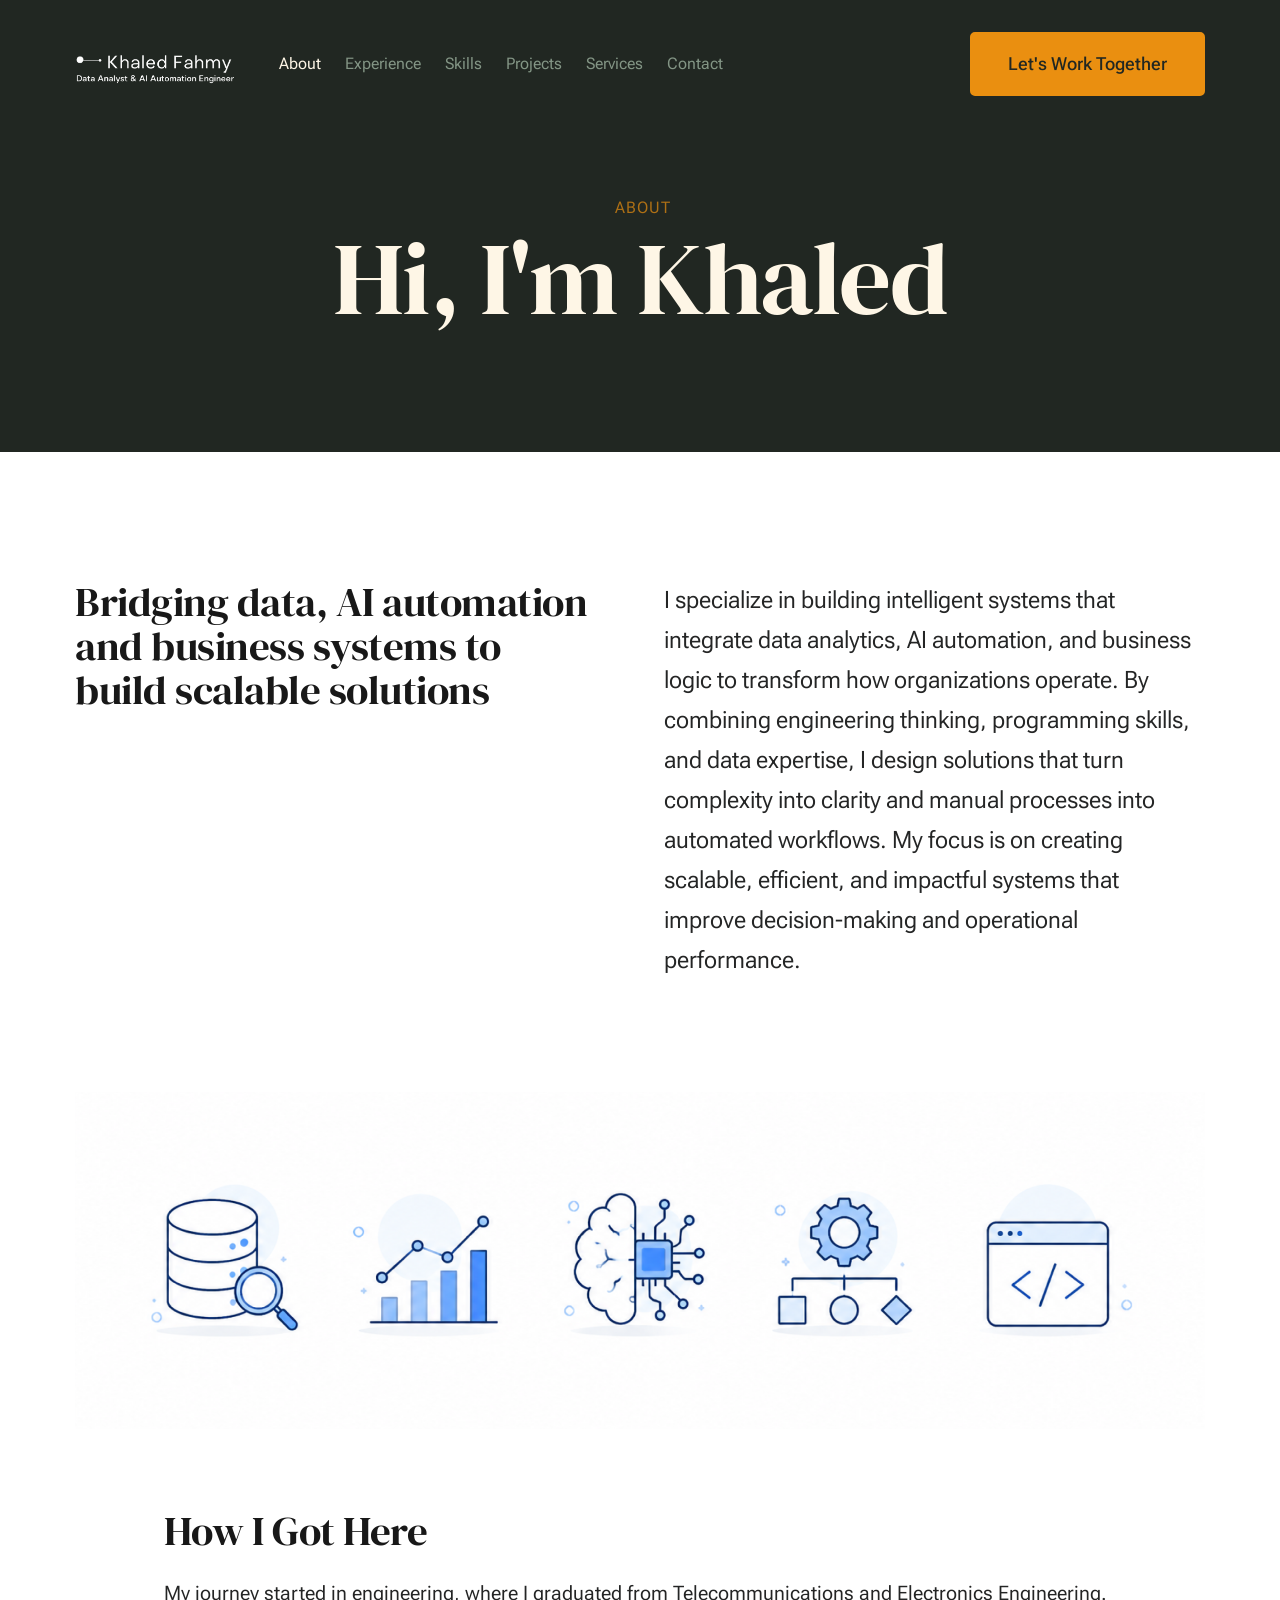
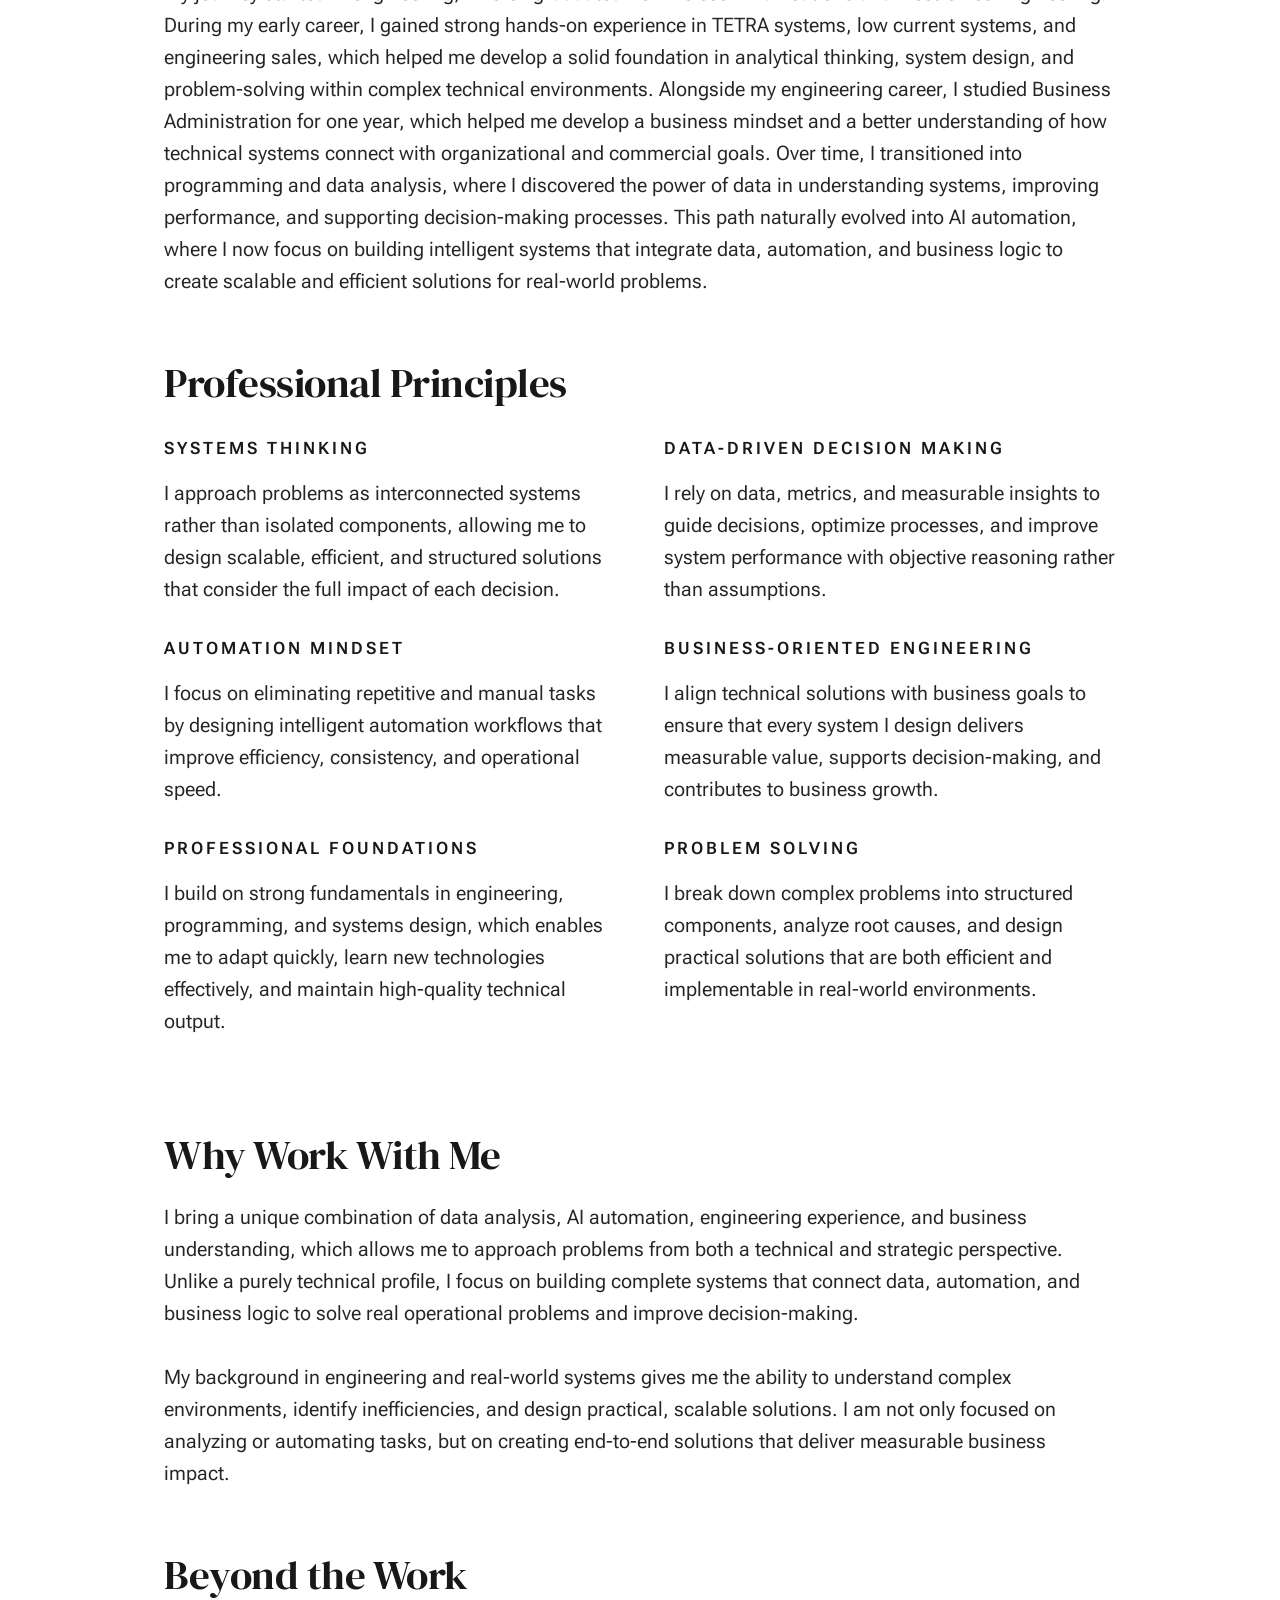
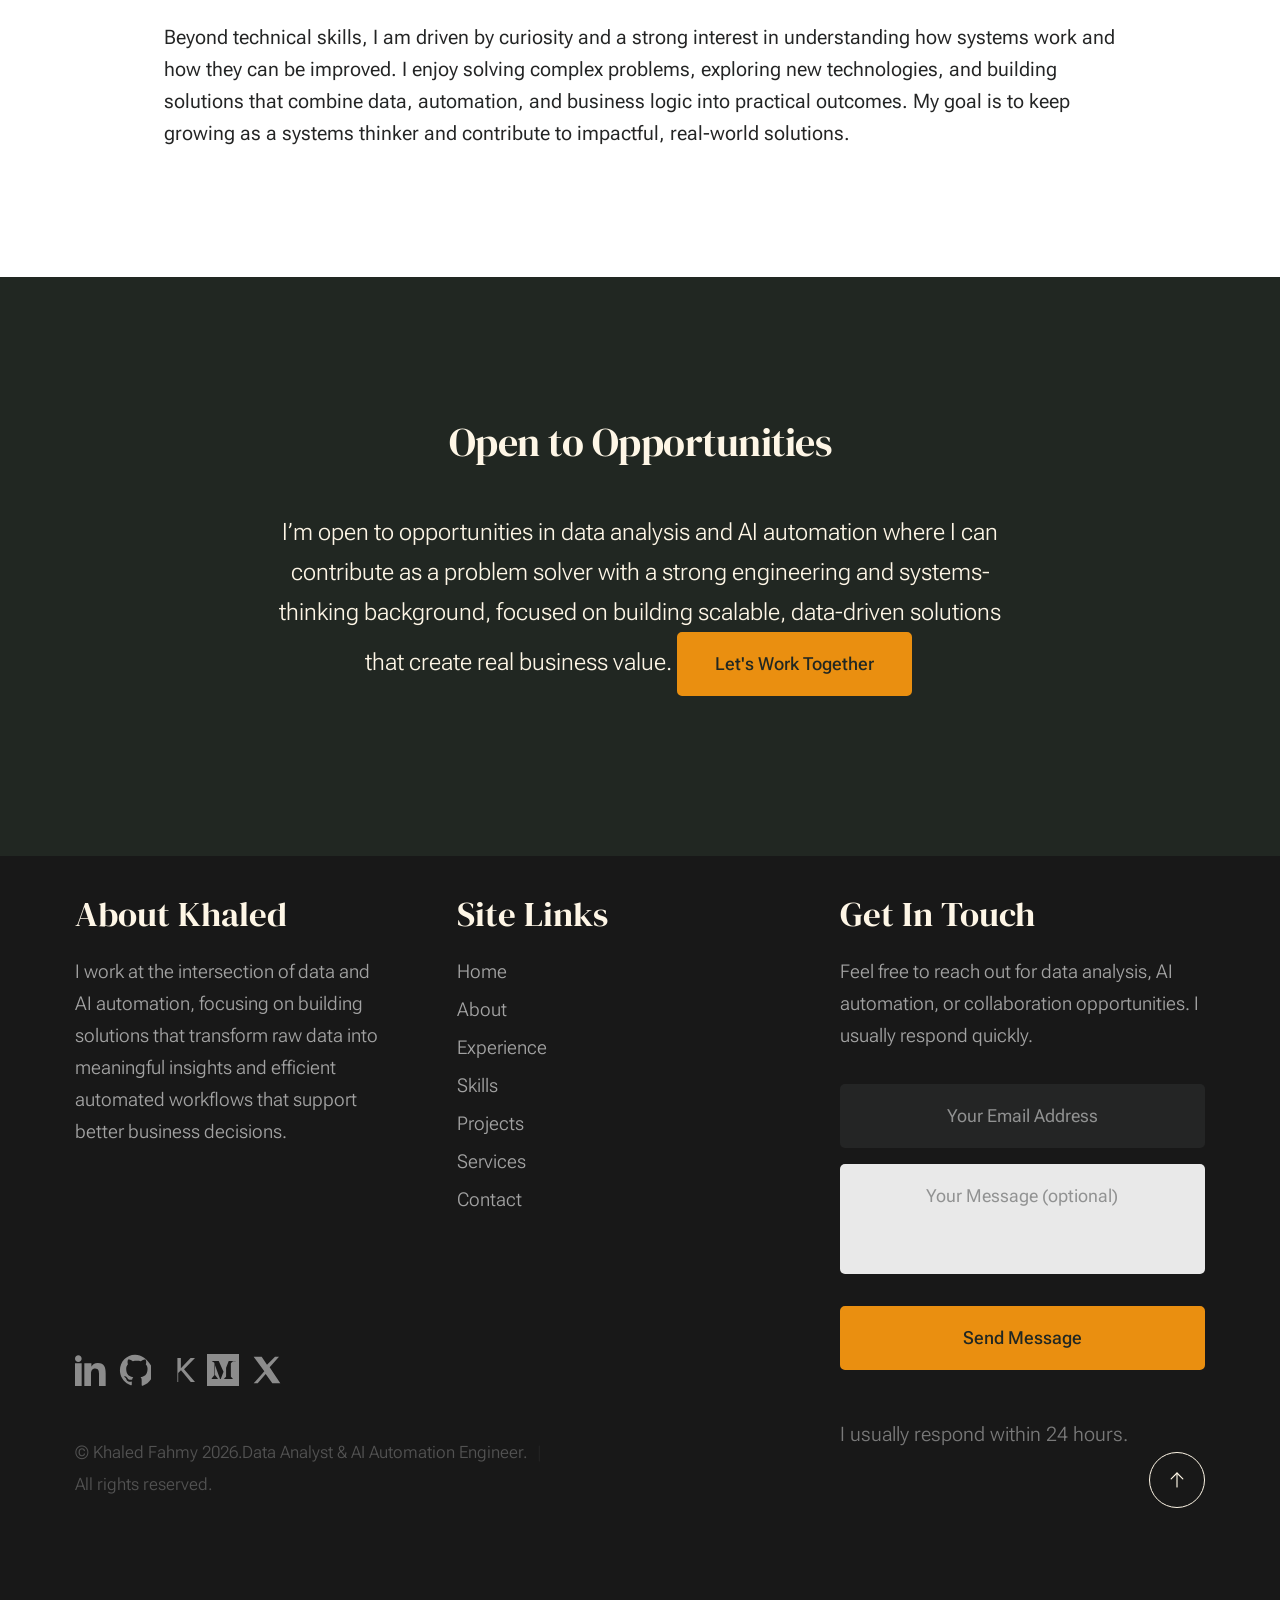
==== about.html @ 6c4ae698 "Upload full portfolio site" ====
<!DOCTYPE html>
<html lang="en" class="no-js" >
<head>

    <!--- basic page needs
    ================================================== -->
    <meta charset="utf-8">
    <meta name="viewport" content="width=device-width, initial-scale=1">
    <title>About - Khaled</title>

    <script>
        document.documentElement.classList.remove('no-js');
        document.documentElement.classList.add('js');
    </script>

    <!-- CSS
    ================================================== -->
    <link rel="stylesheet" href="css/vendor.css">
    <link rel="stylesheet" href="css/styles.css">

    <!-- favicons
    ================================================== -->
    <link rel="apple-touch-icon" sizes="180x180" href="apple-touch-icon.png">
    <link rel="icon" type="image/png" sizes="32x32" href="favicon-32x32.png">
    <link rel="icon" type="image/png" sizes="16x16" href="favicon-16x16.png">
    <link rel="manifest" href="site.webmanifest">

</head>


<body id="top">


    <!-- preloader
    ================================================== -->
    <div id="preloader">
        <div id="loader" class="dots-fade">
            <div></div>
            <div></div>
            <div></div>
        </div>
    </div>


    <!-- page wrap
    ================================================== -->
    <div id="page" class="s-pagewrap">


        <!-- # site header 
        ================================================== -->
        <header class="s-header">

            <div class="row s-header__inner width-sixteen-col">

                <div class="s-header__block">
                    <div class="s-header__logo">
                        <a class="logo" href="index.html">
                            <img src="images/logoooo.png" alt="Homepage">
                        </a>
                    </div>

                    <a class="s-header__menu-toggle" href="#0"><span>Menu</span></a>
                </div> <!-- end s-header__block -->

                <nav class="s-header__nav">
    
                    <ul class="s-header__menu-links">
                        <li class="current"><a href="about.html">About</a></li>
                        <li><a href="experience.html">Experience</a></li>
                        <li><a href="skills.html">Skills</a></li>
                        <li><a href="blog.html">Projects</a></li>
                        <li><a href="services.html">Services</a></li>
                        <li><a href="contact.html">Contact</a></li>
                    </ul> <!-- s-header__menu-links -->

                    <div class="s-header__contact">
                        <a href="contact.html" class="btn btn--primary s-header__contact-btn">Let's Work Together</a>                        
                    </div> <!-- s-header__contact -->
    
                </nav> <!-- end s-header__nav -->

            </div> <!-- end s-header__inner -->

        </header> <!-- end s-header -->


        <!-- # site main content
        ================================================== -->
        <section id="content" class="s-content">

               <section class="s-pageheader pageheader">
                    <div class="row">
                        <div class="column xl-12">
                            <h1 class="page-title">
                                <span class="page-title__small-type text-pretitle">About</span>
                                Hi, I'm Khaled
                            </h1>
                            
                        </div>
                    </div>
               </section> <!-- end pageheader --> 

               <section class="s-pagecontent pagecontent">

                    <div class="row pageintro">
                        <div class="column xl-6 lg-12">
                            <h2 class="about-tagline">
                                Bridging data, AI automation <br> and business systems to <br>
                                 build scalable solutions
                                </h2>
                        </div>
                        <div class="column xl-6 lg-12 u-flexitem-x-right">
                            <p class="lead">
                            I specialize in building intelligent systems that integrate data analytics, AI automation, and business logic to transform how organizations operate.
                            By combining engineering thinking, programming skills, and data expertise, I design solutions that turn complexity into clarity and manual processes into automated workflows.
                            My focus is on creating scalable, efficient, and impactful systems that improve decision-making and operational performance.                            </p>
                        </div>                       
                    </div> <!-- end pageintro -->   
                    
                    <div class="row pagemedia">
                        <d class="column xl-12">
                            <figure class="page-media">                                
                                <img src="images/thumbs/about/about-1200.jpg" 
                                     srcset="images/thumbs/about/about-2400.png 2400w, 
                                             images/thumbs/about/about-1200.png 1200w, 
                                             images/thumbs/about/about-600.png 600w" sizes="(max-width: 2400px) 100vw, 2400px" alt="">
                            </figure>
                        </d>
                    </div> <!-- end pagemedia -->

                    <div class="row width-narrower pagemain">
                        <div class="column xl-12"> 

                            <h2>How I Got Here</h2>
                            <p>
                            My journey started in engineering, where I graduated from Telecommunications and Electronics Engineering. During my early career, I gained strong hands-on experience in TETRA systems, low current systems, and engineering sales, which helped me develop a solid foundation in analytical thinking, system design, and problem-solving within complex technical environments.

                            Alongside my engineering career, I studied Business Administration for one year, which helped me develop a business mindset and a better understanding of how technical systems connect with organizational and commercial goals.

                            Over time, I transitioned into programming and data analysis, where I discovered the power of data in understanding systems, improving performance, and supporting decision-making processes.

                            This path naturally evolved into AI automation, where I now focus on building intelligent systems that integrate data, automation, and business logic to create scalable and efficient solutions for real-world problems.                            </p>

                            <h2 class="u-add-bottom">Professional Principles</h2>

                            <div class="grid-list-items list-items">
                                <div class="grid-list-items__item list-items__item u-remove-bottom">
                                    <div class="list-items__item-header">
                                        <h6 class="list-items__item-small-title">Systems Thinking</h6>
                                    </div>
                                    <p>
                                    I approach problems as interconnected systems rather than isolated components, allowing me to design scalable, efficient, and structured solutions that consider the full impact of each decision.

                                    </p>
                                </div>
                                <div class="grid-list-items__item list-items__item u-remove-bottom">
                                    <div class="list-items__item-header">
                                        <h6 class="list-items__item-small-title">Data-Driven Decision Making  </h6>
                                    </div>
                                    <p> 
                                    I rely on data, metrics, and measurable insights to guide decisions, optimize processes, and improve system performance with objective reasoning rather than assumptions.

                                    </p>
                                </div>
                                <div class="grid-list-items__item list-items__item u-remove-bottom">
                                    <div class="list-items__item-header">
                                        <h6 class="list-items__item-small-title">Automation Mindset </h6>
                                    </div>
                                    <p>
                                    I focus on eliminating repetitive and manual tasks by designing intelligent automation workflows that improve efficiency, consistency, and operational speed.

                                    </p>
                                </div>
                                <div class="grid-list-items__item list-items__item u-remove-bottom">
                                    <div class="list-items__item-header">
                                        <h6 class="list-items__item-small-title">Business-Oriented Engineering </h6>
                                    </div>
                                    <p>
                                    I align technical solutions with business goals to ensure that every system I design delivers measurable value, supports decision-making, and contributes to business growth.

                                    </p>
                                </div>
                                <div class="grid-list-items__item list-items__item u-remove-bottom">
                                    <div class="list-items__item-header">
                                        <h6 class="list-items__item-small-title">Professional Foundations </h6>
                                    </div>
                                    <p>
                                        I build on strong fundamentals in engineering, programming, and systems design, which enables me to adapt quickly, learn new technologies effectively, and maintain high-quality technical output.
                                    </p>
                                </div>
                                <div class="grid-list-items__item list-items__item u-remove-bottom">
                                    <div class="list-items__item-header">
                                        <h6 class="list-items__item-small-title">Problem Solving  </h6>
                                    </div>
                                    <p>
                                    I break down complex problems into structured components, analyze root causes, and design practical solutions that are both efficient and implementable in real-world environments.

                                    </p>
                                </div>
                            </div> <!--grid-list-items -->

                            <h2>Why Work With Me</h2>
                            <p>
                            I bring a unique combination of data analysis, AI automation, engineering experience, and business understanding, which allows me to approach problems from both a technical and strategic perspective.

                            Unlike a purely technical profile, I focus on building complete systems that connect data, automation, and business logic to solve real operational problems and improve decision-making.


                            </p>

                            <p>
                             My background in engineering and real-world systems gives me the ability to understand complex environments, identify inefficiencies, and design practical, scalable solutions.
                            I am not only focused on analyzing or automating tasks, but on creating end-to-end solutions that deliver measurable business impact.

                            </p>                   

                            <h2>Beyond the Work</h2>
                            <p>
                           Beyond technical skills, I am driven by curiosity and a strong interest in understanding how systems work and how they can be improved.

                            I enjoy solving complex problems, exploring new technologies, and building solutions that combine data, automation, and business logic into practical outcomes.

                            My goal is to keep growing as a systems thinker and contribute to impactful, real-world solutions.
                            </p>

                        </div> <!-- end grid-block-->
                    </div> <!-- end pagemain -->

               </section> <!-- pagecontent -->

               

        <!-- # cta
        ================================================== -->
        <section id="cta" class="s-cta">

            <div class="row row-x-center text-center">
                <div class="column xl-8 lg-12">

                    <div class="s-cta__content">
                        <h2 class="text-display-title">
                        Open to Opportunities

                        </h2>
                        <p class="lead">
                        I’m open to opportunities in data analysis and AI automation where I can contribute as a problem solver with a strong engineering and systems-thinking background, focused on building scalable, data-driven solutions that create real business value.                        <a href="contact.html" class="btn btn--primary">Let's Work Together</a>
                    </div>

                </div>
            </div>

        </section> <!-- end s-cta -->


        <!-- # footer 
        ================================================== -->
        <footer class="s-footer">
            <div class="row s-footer__content">
                <div class="column xl-6 lg-6 md-12 s-footer__block s-footer__about">                    
                    <h3>About Khaled</h3>
                    <p>
                    I work at the intersection of data and AI automation, focusing on building solutions that transform raw data into meaningful insights and efficient automated workflows that support better business decisions.


                    </p>               
                </div>                
                <div class="column xl-3 lg-6 md-12 s-footer__block s-footer__site-links">
                    <h3>Site Links</h3>
                    <ul class="link-list">
                        <li><a href="index.html">Home</a></li>
                        <li><a href="about.html">About</a></li>
                        <li><a href="experience.html">Experience</a></li>
                        <li><a href="skills.html">Skills</a></li>
                        <li><a href="blog.html">Projects</a></li>
                         <li><a href="services.html">Services</a></li>
                        <li><a href="contact.html">Contact</a></li>
                        
                    </ul>
                </div>
                <div class="column xl-3 lg-6 md-12 tab-12 s-footer__block s-footer__newsletter">
                    <h3>Get In Touch</h3>

                    <p>
                    Feel free to reach out for data analysis, AI automation, or collaboration opportunities. I usually respond quickly.

                    </p>

                    <div class="subscribe-form">

        <form action="https://formspree.io/f/mkoabzly" method="POST" class="mc-form">

            <!-- Email -->
            <input 
                type="email" 
                name="email" 
                class="u-fullwidth text-center"
                placeholder="Your Email Address"
                required
            >

            <!-- Optional Message -->
            <textarea 
                name="message"
                class="u-fullwidth text-center"
                placeholder="Your Message (optional)"
                rows="4"
            ></textarea>

            <!-- Submit -->
            <input 
                type="submit" 
                value="Send Message" 
                class="btn btn--primary btn--small u-fullwidth"
            >

        </form>
        <p style="opacity:0.7; font-size:2rem;">
            I usually respond within 24 hours.
            </p>

    </div>

                </div>
            </div>    
            
            <div class="row s-footer__bottom">
                <div class="column xl-6 lg-12">
                    <ul class="s-footer__social social-list">
                        <li>
                                <a href="https://www.linkedin.com/in/khaled-el-sayed-ataya-3557873a2" target="_blank">
                                    <!-- LinkedIn Icon -->
                                    <svg xmlns="http://www.w3.org/2000/svg" width="24" height="24" viewBox="0 0 24 24">
                                     <path d="M4.98 3.5C4.98 4.88 3.87 6 2.5 6S0 4.88 0 3.5 1.12 1 2.5 1 4.98 2.12 4.98 3.5zM0 24h5V7H0v17zM7.5 7h4.8v2.3h.1c.67-1.2 2.3-2.5 4.7-2.5 5 0 5.9 3.3 5.9 7.6V24h-5v-8.5c0-2-.04-4.6-2.8-4.6-2.8 0-3.2 2.2-3.2 4.5V24h-5V7z"/>
                                    </svg>
                                    <span class="u-screen-reader-text">LinkedIn</span>
                                    </a>
                                  </li>
                                <li>
                                    <a href="https://github.com/Khaled-Fahmy" target="_blank">
                                        <!-- GitHub Icon -->
                                        <svg xmlns="http://www.w3.org/2000/svg" width="24" height="24" viewBox="0 0 24 24">
                                            <path d="M12 .5C5.7.5.7 5.7.7 12.2c0 5.2 3.4 9.6 8.1 11.2.6.1.8-.3.8-.6v-2.1c-3.3.7-4-1.6-4-1.6-.5-1.3-1.3-1.6-1.3-1.6-1.1-.8.1-.8.1-.8 1.2.1 1.9 1.3 1.9 1.3 1.1 1.9 2.9 1.4 3.6 1.1.1-.8.4-1.4.8-1.8-2.6-.3-5.3-1.4-5.3-6.2 0-1.4.5-2.6 1.3-3.5-.1-.3-.6-1.7.1-3.5 0 0 1.1-.4 3.6 1.3 1-.3 2-.4 3-.4s2 .1 3 .4c2.5-1.7 3.6-1.3 3.6-1.3.7 1.8.3 3.2.1 3.5.8.9 1.3 2.1 1.3 3.5 0 4.8-2.7 5.9-5.3 6.2.5.5.9 1.2.9 2.4v3.5c0 .3.2.7.8.6 4.7-1.6 8.1-6 8.1-11.2C23.3 5.7 18.3.5 12 .5z"/>
                                        </svg>
                                        <span class="u-screen-reader-text">GitHub</span>
                                    </a>
                                </li>
                               <li>
                                    <a href="https://www.kaggle.com/khaledtahafahmy1994" target="_blank">
                                        <svg role="img" width="24" height="24" viewBox="0 0 24 24" xmlns="http://www.w3.org/2000/svg">
                                            <title>Kaggle</title>
                                            <path d="M10.8 3h2.6v7.6l7.3-7.6h3.3l-8.2 8.5L24 21h-3.2l-7.3-8.9-2.1 2.1V21H10.8z"/>
                                        </svg>
                                        <span class="u-screen-reader-text">Kaggle</span>
                                    </a>
                                </li>
                                <li>
                                    <a href="https://medium.com/@khaledtahafahmy" target="_blank">
                                        <svg role="img" width="24" height="24" viewBox="0 0 24 24" xmlns="http://www.w3.org/2000/svg">
                                            <title>Medium</title>
                                            <path d="M0 0v24h24V0H0zm19.5 5.5l-1.4 1.3c-.1.1-.2.3-.2.5v9.4c0 .2.1.4.2.5l1.3 1.3v.3h-6.6v-.3l1.4-1.4c.1-.1.1-.2.1-.5V8.5l-4 10.2h-.5L6 8.5v6.8c0 .3.1.7.3.9l1.8 2.2v.3H3.5v-.3l1.8-2.2c.2-.2.3-.5.3-.9V7.2c0-.3-.1-.6-.3-.8L3.7 5.5V5.2h5.1l4 9.1 3.5-9.1h5.2v.3z"/>
                                        </svg>
                                        <span class="u-screen-reader-text">Medium</span>
                                    </a>
                                </li>
                                <li>
                                    <a href="https://x.com/khaled_fahmy94" target="_blank">
                                        <!-- X Icon -->
                                        <svg xmlns="http://www.w3.org/2000/svg" width="24" height="24" viewBox="0 0 24 24">
                                            <path d="M18 2h3l-7 8 8 12h-6l-5-7-6 7H2l8-9L2 2h6l4 6 6-6z"/>
                                        </svg>
                                        <span class="u-screen-reader-text">X</span>
                                    </a>
                                </li>
                </div>
                <div class="column xl-6 lg-12">
                    <p class="ss-copyright">
                        <span>© Khaled Fahmy 2026.Data Analyst & AI Automation Engineer.</span> 
                        <span>All rights reserved.</span>
                    </p>
                </div>

                <div class="ss-go-top">
                    <a class="smoothscroll" title="Back to Top" href="#top">
                        <svg xmlns="http://www.w3.org/2000/svg" viewBox="0 0 24 24" width="36" height="36" fill="none" stroke="#ffffff" stroke-width="1" stroke-linecap="round" stroke-linejoin="round">&lt;!--!  Atomicons Free 1.00 by @atisalab License - https://atomicons.com/license/ (Icons: CC BY 4.0) Copyright 2021 Atomicons --&gt;<polyline points="17 11 12 6 7 11"></polyline><line x1="12" y1="18" x2="12" y2="6"></line></svg>
                    </a>
                </div> <!-- end ss-go-top -->
            </div>
            
        </footer> <!-- end s-footer -->

    </div> <!-- end page-wrap -->

    <!-- Java Script
    ================================================== -->
    <script src="js/plugins.js"></script>
    <script src="js/main.js"></script>

</body>
</html>
---- css/vendor.css ----
/* ===================================================================
 * khaled Third-party Stylesheets
 * Template Ver. 1.0.0
 * 12-13-2022
 * -------------------------------------------------------------------
 *
 * TOC:
 * # PrismJS
 * # Swiper
 *
 * ------------------------------------------------------------------- */


/* ===================================================================
 * # PrismJS 1.20.0
 *   https://prismjs.com/download.html#themes=prism-okaidia&languages=markup+css+clike+javascript+markup-templating+php 
 *   
 *   okaidia theme for JavaScript, CSS and HTML
 *   Loosely based on Monokai textmate theme by http://www.monokai.nl/
 *   @author ocodia
 * ------------------------------------------------------------------- */
code[class*=language-],
pre[class*=language-] {
  color          : #f8f8f2;
  background     : none;
  text-shadow    : 0 1px rgba(0, 0, 0, 0.3);
  font-family    : var(--font-mono);
  font-size      : calc(var(--text-size) * 0.9444);
  text-align     : left;
  white-space    : pre;
  word-spacing   : normal;
  word-break     : normal;
  word-wrap      : normal;
  line-height    : var(--vspace-1);
  -moz-tab-size  : 4;
  -o-tab-size    : 4;
  tab-size       : 4;
  -webkit-hyphens: none;
  -ms-hyphens    : none;
  hyphens        : none;
}

/* Code blocks */
pre[class*=language-] {
  padding : var(--vspace-0_5) 0 var(--vspace-1);
  margin  : var(--vspace-1) 0;
  overflow: auto;
}

:not(pre)>code[class*=language-],
pre[class*=language-] {
  background: #272822;
}

/* Inline code */
:not(pre)>code[class*=language-] {
  padding    : 0.1em;
  white-space: normal;
}

.token.comment,
.token.prolog,
.token.doctype,
.token.cdata {
  color: slategray;
}

.token.punctuation {
  color: #f8f8f2;
}

.token.namespace {
  opacity: 0.7;
}

.token.property,
.token.tag,
.token.constant,
.token.symbol,
.token.deleted {
  color: #f92672;
}

.token.boolean,
.token.number {
  color: #ae81ff;
}

.token.selector,
.token.attr-name,
.token.string,
.token.char,
.token.builtin,
.token.inserted {
  color: #a6e22e;
}

.token.operator,
.token.entity,
.token.url,
.language-css .token.string,
.style .token.string,
.token.variable {
  color: #f8f8f2;
}

.token.atrule,
.token.attr-value,
.token.function,
.token.class-name {
  color: #e6db74;
}

.token.keyword {
  color: #66d9ef;
}

.token.regex,
.token.important {
  color: #fd971f;
}

.token.important,
.token.bold {
  font-weight: bold;
}

.token.italic {
  font-style: italic;
}

.token.entity {
  cursor: help;
}



/* ===================================================================
 * # Swiper 6.4.5
 *   Most modern mobile touch slider and framework with hardware accelerated transitions
 *   https://swiperjs.com
 *
 *   Copyright 2014-2020 Vladimir Kharlampidi
 *
 *   Released under the MIT License
 *
 *   Released on: December 18, 2020
 * ------------------------------------------------------------------- */
@font-face {
  font-family: "swiper-icons";
  src        : url("data:application/font-woff;charset=utf-8;base64, [base64]//wADZ2x5ZgAAAywAAADMAAAD2MHtryVoZWFkAAABbAAAADAAAAA2E2+eoWhoZWEAAAGcAAAAHwAAACQC9gDzaG10eAAAAigAAAAZAAAArgJkABFsb2NhAAAC0AAAAFoAAABaFQAUGG1heHAAAAG8AAAAHwAAACAAcABAbmFtZQAAA/gAAAE5AAACXvFdBwlwb3N0AAAFNAAAAGIAAACE5s74hXjaY2BkYGAAYpf5Hu/j+W2+MnAzMYDAzaX6QjD6/4//Bxj5GA8AuRwMYGkAPywL13jaY2BkYGA88P8Agx4j+/8fQDYfA1AEBWgDAIB2BOoAeNpjYGRgYNBh4GdgYgABEMnIABJzYNADCQAACWgAsQB42mNgYfzCOIGBlYGB0YcxjYGBwR1Kf2WQZGhhYGBiYGVmgAFGBiQQkOaawtDAoMBQxXjg/wEGPcYDDA4wNUA2CCgwsAAAO4EL6gAAeNpj2M0gyAACqxgGNWBkZ2D4/wMA+xkDdgAAAHjaY2BgYGaAYBkGRgYQiAHyGMF8FgYHIM3DwMHABGQrMOgyWDLEM1T9/w8UBfEMgLzE////P/5//f/V/xv+r4eaAAeMbAxwIUYmIMHEgKYAYjUcsDAwsLKxc3BycfPw8jEQA/[base64]/uznmfPFBNODM2K7MTQ45YEAZqGP81AmGGcF3iPqOop0r1SPTaTbVkfUe4HXj97wYE+yNwWYxwWu4v1ugWHgo3S1XdZEVqWM7ET0cfnLGxWfkgR42o2PvWrDMBSFj/IHLaF0zKjRgdiVMwScNRAoWUoH78Y2icB/yIY09An6AH2Bdu/UB+yxopYshQiEvnvu0dURgDt8QeC8PDw7Fpji3fEA4z/PEJ6YOB5hKh4dj3EvXhxPqH/SKUY3rJ7srZ4FZnh1PMAtPhwP6fl2PMJMPDgeQ4rY8YT6Gzao0eAEA409DuggmTnFnOcSCiEiLMgxCiTI6Cq5DZUd3Qmp10vO0LaLTd2cjN4fOumlc7lUYbSQcZFkutRG7g6JKZKy0RmdLY680CDnEJ+UMkpFFe1RN7nxdVpXrC4aTtnaurOnYercZg2YVmLN/d/gczfEimrE/fs/bOuq29Zmn8tloORaXgZgGa78yO9/cnXm2BpaGvq25Dv9S4E9+5SIc9PqupJKhYFSSl47+Qcr1mYNAAAAeNptw0cKwkAAAMDZJA8Q7OUJvkLsPfZ6zFVERPy8qHh2YER+3i/BP83vIBLLySsoKimrqKqpa2hp6+jq6RsYGhmbmJqZSy0sraxtbO3sHRydnEMU4uR6yx7JJXveP7WrDycAAAAAAAH//wACeNpjYGRgYOABYhkgZgJCZgZNBkYGLQZtIJsFLMYAAAw3ALgAeNolizEKgDAQBCchRbC2sFER0YD6qVQiBCv/H9ezGI6Z5XBAw8CBK/m5iQQVauVbXLnOrMZv2oLdKFa8Pjuru2hJzGabmOSLzNMzvutpB3N42mNgZGBg4GKQYzBhYMxJLMlj4GBgAYow/P/PAJJhLM6sSoWKfWCAAwDAjgbRAAB42mNgYGBkAIIbCZo5IPrmUn0hGA0AO8EFTQAA") format("woff");
  font-weight: 400;
  font-style : normal;
}

:root {
  --swiper-theme-color: #007aff;
}

.swiper-container {
  margin-left : auto;
  margin-right: auto;
  position    : relative;
  overflow    : hidden;
  list-style  : none;
  padding     : 0;
  /* Fix of Webkit flickering */
  z-index     : 1;
}

.swiper-container-vertical>.swiper-wrapper {
  flex-direction: column;
}

.swiper-wrapper {
  position           : relative;
  width              : 100%;
  height             : 100%;
  z-index            : 1;
  display            : flex;
  transition-property: transform;
  box-sizing         : content-box;
}

.swiper-container-android .swiper-slide,
.swiper-wrapper {
  transform: translate3d(0px, 0, 0);
}

.swiper-container-multirow>.swiper-wrapper {
  flex-wrap: wrap;
}

.swiper-container-multirow-column>.swiper-wrapper {
  flex-wrap     : wrap;
  flex-direction: column;
}

.swiper-container-free-mode>.swiper-wrapper {
  transition-timing-function: ease-out;
  margin                    : 0 auto;
}

.swiper-slide {
  flex-shrink        : 0;
  width              : 100%;
  height             : 100%;
  position           : relative;
  transition-property: transform;
}

.swiper-slide-invisible-blank {
  visibility: hidden;
}

/* Auto Height */
.swiper-container-autoheight,
.swiper-container-autoheight .swiper-slide {
  height: auto;
}

.swiper-container-autoheight .swiper-wrapper {
  align-items        : flex-start;
  transition-property: transform, height;
}

/* 3D Effects */
.swiper-container-3d {
  perspective: 1200px;
}

.swiper-container-3d .swiper-wrapper,
.swiper-container-3d .swiper-slide,
.swiper-container-3d .swiper-slide-shadow-left,
.swiper-container-3d .swiper-slide-shadow-right,
.swiper-container-3d .swiper-slide-shadow-top,
.swiper-container-3d .swiper-slide-shadow-bottom,
.swiper-container-3d .swiper-cube-shadow {
  transform-style: preserve-3d;
}

.swiper-container-3d .swiper-slide-shadow-left,
.swiper-container-3d .swiper-slide-shadow-right,
.swiper-container-3d .swiper-slide-shadow-top,
.swiper-container-3d .swiper-slide-shadow-bottom {
  position      : absolute;
  left          : 0;
  top           : 0;
  width         : 100%;
  height        : 100%;
  pointer-events: none;
  z-index       : 10;
}

.swiper-container-3d .swiper-slide-shadow-left {
  background-image: linear-gradient(to left, rgba(0, 0, 0, 0.5), rgba(0, 0, 0, 0));
}

.swiper-container-3d .swiper-slide-shadow-right {
  background-image: linear-gradient(to right, rgba(0, 0, 0, 0.5), rgba(0, 0, 0, 0));
}

.swiper-container-3d .swiper-slide-shadow-top {
  background-image: linear-gradient(to top, rgba(0, 0, 0, 0.5), rgba(0, 0, 0, 0));
}

.swiper-container-3d .swiper-slide-shadow-bottom {
  background-image: linear-gradient(to bottom, rgba(0, 0, 0, 0.5), rgba(0, 0, 0, 0));
}

/* CSS Mode */
.swiper-container-css-mode>.swiper-wrapper {
  overflow          : auto;
  scrollbar-width   : none;
  /* For Firefox */
  -ms-overflow-style: none;
  /* For Internet Explorer and Edge */
}

.swiper-container-css-mode>.swiper-wrapper::-webkit-scrollbar {
  display: none;
}

.swiper-container-css-mode>.swiper-wrapper>.swiper-slide {
  scroll-snap-align: start start;
}

.swiper-container-horizontal.swiper-container-css-mode>.swiper-wrapper {
  -ms-scroll-snap-type: x mandatory;
  scroll-snap-type    : x mandatory;
}

.swiper-container-vertical.swiper-container-css-mode>.swiper-wrapper {
  -ms-scroll-snap-type: y mandatory;
  scroll-snap-type    : y mandatory;
}

:root {
  --swiper-navigation-size   : 44px;
  /*
    --swiper-navigation-color: var(--swiper-theme-color);
    */
}

.swiper-button-prev,
.swiper-button-next {
  position       : absolute;
  top            : 50%;
  width          : calc(var(--swiper-navigation-size) / 44 * 27);
  height         : var(--swiper-navigation-size);
  margin-top     : calc(-1 * var(--swiper-navigation-size) / 2);
  z-index        : 10;
  cursor         : pointer;
  display        : flex;
  align-items    : center;
  justify-content: center;
  color          : var(--swiper-navigation-color, var(--swiper-theme-color));
}

.swiper-button-prev.swiper-button-disabled,
.swiper-button-next.swiper-button-disabled {
  opacity       : 0.35;
  cursor        : auto;
  pointer-events: none;
}

.swiper-button-prev:after,
.swiper-button-next:after {
  font-family   : swiper-icons;
  font-size     : var(--swiper-navigation-size);
  text-transform: none !important;
  letter-spacing: 0;
  text-transform: none;
  font-variant  : initial;
  line-height   : 1;
}

.swiper-button-prev,
.swiper-container-rtl .swiper-button-next {
  left : 10px;
  right: auto;
}

.swiper-button-prev:after,
.swiper-container-rtl .swiper-button-next:after {
  content: "prev";
}

.swiper-button-next,
.swiper-container-rtl .swiper-button-prev {
  right: 10px;
  left : auto;
}

.swiper-button-next:after,
.swiper-container-rtl .swiper-button-prev:after {
  content: "next";
}

.swiper-button-prev.swiper-button-white,
.swiper-button-next.swiper-button-white {
  --swiper-navigation-color: #ffffff;
}

.swiper-button-prev.swiper-button-black,
.swiper-button-next.swiper-button-black {
  --swiper-navigation-color: #000000;
}

.swiper-button-lock {
  display: none;
}

:root {
  /*
    --swiper-pagination-color: var(--swiper-theme-color);
    */
}

.swiper-pagination {
  position  : absolute;
  text-align: center;
  transition: 300ms opacity;
  transform : translate3d(0, 0, 0);
  z-index   : 10;
}

.swiper-pagination.swiper-pagination-hidden {
  opacity: 0;
}

/* Common Styles */
.swiper-pagination-fraction,
.swiper-pagination-custom,
.swiper-container-horizontal>.swiper-pagination-bullets {
  bottom: 10px;
  left  : 0;
  width : 100%;
}

/* Bullets */
.swiper-pagination-bullets-dynamic {
  overflow : hidden;
  font-size: 0;
}

.swiper-pagination-bullets-dynamic .swiper-pagination-bullet {
  transform: scale(0.33);
  position : relative;
}

.swiper-pagination-bullets-dynamic .swiper-pagination-bullet-active {
  transform: scale(1);
}

.swiper-pagination-bullets-dynamic .swiper-pagination-bullet-active-main {
  transform: scale(1);
}

.swiper-pagination-bullets-dynamic .swiper-pagination-bullet-active-prev {
  transform: scale(0.66);
}

.swiper-pagination-bullets-dynamic .swiper-pagination-bullet-active-prev-prev {
  transform: scale(0.33);
}

.swiper-pagination-bullets-dynamic .swiper-pagination-bullet-active-next {
  transform: scale(0.66);
}

.swiper-pagination-bullets-dynamic .swiper-pagination-bullet-active-next-next {
  transform: scale(0.33);
}

.swiper-pagination-bullet {
  width        : 8px;
  height       : 8px;
  display      : inline-block;
  border-radius: 100%;
  background   : #000;
  opacity      : 0.2;
}

button.swiper-pagination-bullet {
  border            : none;
  margin            : 0;
  padding           : 0;
  box-shadow        : none;
  -webkit-appearance: none;
  -moz-appearance   : none;
  appearance        : none;
}

.swiper-pagination-clickable .swiper-pagination-bullet {
  cursor: pointer;
}

.swiper-pagination-bullet-active {
  opacity   : 1;
  background: var(--swiper-pagination-color, var(--swiper-theme-color));
}

.swiper-container-vertical>.swiper-pagination-bullets {
  right    : 10px;
  top      : 50%;
  transform: translate3d(0px, -50%, 0);
}

.swiper-container-vertical>.swiper-pagination-bullets .swiper-pagination-bullet {
  margin : 6px 0;
  display: block;
}

.swiper-container-vertical>.swiper-pagination-bullets.swiper-pagination-bullets-dynamic {
  top      : 50%;
  transform: translateY(-50%);
  width    : 8px;
}

.swiper-container-vertical>.swiper-pagination-bullets.swiper-pagination-bullets-dynamic .swiper-pagination-bullet {
  display   : inline-block;
  transition: 200ms transform, 200ms top;
}

.swiper-container-horizontal>.swiper-pagination-bullets .swiper-pagination-bullet {
  margin: 0 4px;
}

.swiper-container-horizontal>.swiper-pagination-bullets.swiper-pagination-bullets-dynamic {
  left       : 50%;
  transform  : translateX(-50%);
  white-space: nowrap;
}

.swiper-container-horizontal>.swiper-pagination-bullets.swiper-pagination-bullets-dynamic .swiper-pagination-bullet {
  transition: 200ms transform, 200ms left;
}

.swiper-container-horizontal.swiper-container-rtl>.swiper-pagination-bullets-dynamic .swiper-pagination-bullet {
  transition: 200ms transform, 200ms right;
}

/* Progress */
.swiper-pagination-progressbar {
  background: rgba(0, 0, 0, 0.25);
  position  : absolute;
}

.swiper-pagination-progressbar .swiper-pagination-progressbar-fill {
  background      : var(--swiper-pagination-color, var(--swiper-theme-color));
  position        : absolute;
  left            : 0;
  top             : 0;
  width           : 100%;
  height          : 100%;
  transform       : scale(0);
  transform-origin: left top;
}

.swiper-container-rtl .swiper-pagination-progressbar .swiper-pagination-progressbar-fill {
  transform-origin: right top;
}

.swiper-container-horizontal>.swiper-pagination-progressbar,
.swiper-container-vertical>.swiper-pagination-progressbar.swiper-pagination-progressbar-opposite {
  width : 100%;
  height: 4px;
  left  : 0;
  top   : 0;
}

.swiper-container-vertical>.swiper-pagination-progressbar,
.swiper-container-horizontal>.swiper-pagination-progressbar.swiper-pagination-progressbar-opposite {
  width : 4px;
  height: 100%;
  left  : 0;
  top   : 0;
}

.swiper-pagination-white {
  --swiper-pagination-color: #ffffff;
}

.swiper-pagination-black {
  --swiper-pagination-color: #000000;
}

.swiper-pagination-lock {
  display: none;
}

/* Scrollbar */
.swiper-scrollbar {
  border-radius   : 10px;
  position        : relative;
  -ms-touch-action: none;
  background      : rgba(0, 0, 0, 0.1);
}

.swiper-container-horizontal>.swiper-scrollbar {
  position: absolute;
  left    : 1%;
  bottom  : 3px;
  z-index : 50;
  height  : 5px;
  width   : 98%;
}

.swiper-container-vertical>.swiper-scrollbar {
  position: absolute;
  right   : 3px;
  top     : 1%;
  z-index : 50;
  width   : 5px;
  height  : 98%;
}

.swiper-scrollbar-drag {
  height       : 100%;
  width        : 100%;
  position     : relative;
  background   : rgba(0, 0, 0, 0.5);
  border-radius: 10px;
  left         : 0;
  top          : 0;
}

.swiper-scrollbar-cursor-drag {
  cursor: move;
}

.swiper-scrollbar-lock {
  display: none;
}

.swiper-zoom-container {
  width          : 100%;
  height         : 100%;
  display        : flex;
  justify-content: center;
  align-items    : center;
  text-align     : center;
}

.swiper-zoom-container>img,
.swiper-zoom-container>svg,
.swiper-zoom-container>canvas {
  max-width    : 100%;
  max-height   : 100%;
  -o-object-fit: contain;
  object-fit   : contain;
}

.swiper-slide-zoomed {
  cursor: move;
}

/* Preloader */
:root {
  /*
    --swiper-preloader-color: var(--swiper-theme-color);
    */
}

.swiper-lazy-preloader {
  width            : 42px;
  height           : 42px;
  position         : absolute;
  left             : 50%;
  top              : 50%;
  margin-left      : -21px;
  margin-top       : -21px;
  z-index          : 10;
  transform-origin : 50%;
  -webkit-animation: swiper-preloader-spin 1s infinite linear;
  animation        : swiper-preloader-spin 1s infinite linear;
  box-sizing       : border-box;
  border           : 4px solid var(--swiper-preloader-color, var(--swiper-theme-color));
  border-radius    : 50%;
  border-top-color : transparent;
}

.swiper-lazy-preloader-white {
  --swiper-preloader-color: #fff;
}

.swiper-lazy-preloader-black {
  --swiper-preloader-color: #000;
}

@-webkit-keyframes swiper-preloader-spin {
  100% {
    transform: rotate(360deg);
  }
}

@keyframes swiper-preloader-spin {
  100% {
    transform: rotate(360deg);
  }
}

/* a11y */
.swiper-container .swiper-notification {
  position      : absolute;
  left          : 0;
  top           : 0;
  pointer-events: none;
  opacity       : 0;
  z-index       : -1000;
}

.swiper-container-fade.swiper-container-free-mode .swiper-slide {
  transition-timing-function: ease-out;
}

.swiper-container-fade .swiper-slide {
  pointer-events     : none;
  transition-property: opacity;
}

.swiper-container-fade .swiper-slide .swiper-slide {
  pointer-events: none;
}

.swiper-container-fade .swiper-slide-active,
.swiper-container-fade .swiper-slide-active .swiper-slide-active {
  pointer-events: auto;
}

.swiper-container-cube {
  overflow: visible;
}

.swiper-container-cube .swiper-slide {
  pointer-events             : none;
  -webkit-backface-visibility: hidden;
  backface-visibility        : hidden;
  z-index                    : 1;
  visibility                 : hidden;
  transform-origin           : 0 0;
  width                      : 100%;
  height                     : 100%;
}

.swiper-container-cube .swiper-slide .swiper-slide {
  pointer-events: none;
}

.swiper-container-cube.swiper-container-rtl .swiper-slide {
  transform-origin: 100% 0;
}

.swiper-container-cube .swiper-slide-active,
.swiper-container-cube .swiper-slide-active .swiper-slide-active {
  pointer-events: auto;
}

.swiper-container-cube .swiper-slide-active,
.swiper-container-cube .swiper-slide-next,
.swiper-container-cube .swiper-slide-prev,
.swiper-container-cube .swiper-slide-next+.swiper-slide {
  pointer-events: auto;
  visibility    : visible;
}

.swiper-container-cube .swiper-slide-shadow-top,
.swiper-container-cube .swiper-slide-shadow-bottom,
.swiper-container-cube .swiper-slide-shadow-left,
.swiper-container-cube .swiper-slide-shadow-right {
  z-index                    : 0;
  -webkit-backface-visibility: hidden;
  backface-visibility        : hidden;
}

.swiper-container-cube .swiper-cube-shadow {
  position  : absolute;
  left      : 0;
  bottom    : 0px;
  width     : 100%;
  height    : 100%;
  background: #000;
  opacity   : 0.6;
  filter    : blur(50px);
  z-index   : 0;
}

.swiper-container-flip {
  overflow: visible;
}

.swiper-container-flip .swiper-slide {
  pointer-events             : none;
  -webkit-backface-visibility: hidden;
  backface-visibility        : hidden;
  z-index                    : 1;
}

.swiper-container-flip .swiper-slide .swiper-slide {
  pointer-events: none;
}

.swiper-container-flip .swiper-slide-active,
.swiper-container-flip .swiper-slide-active .swiper-slide-active {
  pointer-events: auto;
}

.swiper-container-flip .swiper-slide-shadow-top,
.swiper-container-flip .swiper-slide-shadow-bottom,
.swiper-container-flip .swiper-slide-shadow-left,
.swiper-container-flip .swiper-slide-shadow-right {
  z-index                    : 0;
  -webkit-backface-visibility: hidden;
  backface-visibility        : hidden;
}
---- css/styles.css ----
@charset "UTF-8";
/* =================================================================== 
 * khaled Main Stylesheet
 * Template Ver. 1.0.0
 * 12-13-2022
 * ------------------------------------------------------------------
 *
 * TOC:
 * # SETTINGS
 *		## fonts
 *    	## colors
 *	  	## spacing and typescale
 *		## grid variables
 * # CSS RESET
 * # GRID
 *		## extra large devices
 *		## large devices
 *		## medium devices 
 *		## tablet devices
 *		## mobile devices
 *		## small mobile devices
 *		## additional column stackpoints 
 * # BASE SETUP
 * # UTILITY CLASSES
 * # TYPOGRAPHY 
 *		## additional typography & helper classes
 *		## lists
 *		## media 
 *		## spacing
 * # PRELOADER
 *		## page loaded
 * # FORM 
 *		## style placeholder text
 *		## change autocomplete styles in Chrome
 * # BUTTONS
 * # TABLE
 * # COMPONENTS
 *		## pagination 
 *		## alert box 
 *		## skillbars
 *		## stats tabs
 * # PROJECT-WIDE SHARED STYLES
 *		## list items
 *		## social list
 *		## blog card
 *		## testimonials
 *		## swiper overrides
 * # GRID-BASED LAYOUTS
 *		## grid block
 *		## list grid
 * # PAGE WRAP
 * # SITE HEADER
 *		## logo
 *		## main navigation
 *		## mobile menu toggle
 * # PAGEHEADER & PAGECONTENT
 * # INTRO
 *		## intro content
 *		## intro scroll down
 *		## intro transitions
 * # ABOUT
 * # EXPERTISE
 * # CLIENTS
 *		## clients list
 * # CTA
 * # JOURNAL
 * # FOOTER
 *		## newsletter
 *		## copyright
 *		## go top
 * # BLOG STYLES 
 * # PAGE STYLES 
 *		## services page
 *		## contact page
 *
 * ------------------------------------------------------------------ */


/* ===================================================================
 * # SETTINGS
 *
 *
 * ------------------------------------------------------------------- */

/* ------------------------------------------------------------------- 
 * ## fonts 
 * ------------------------------------------------------------------- */
@import url("https://fonts.googleapis.com/css2?family=DM+Serif+Display&family=Roboto+Flex:opsz,wght@8..144,300;8..144,400;8..144,500;8..144,600&display=swap");

:root {
	--font-1: "Roboto Flex", sans-serif;
	--font-2: "DM Serif Display", Serif;

  /* monospace
   */
	--font-mono: Consolas, "Andale Mono", Courier, "Courier New", monospace;
}

/* ------------------------------------------------------------------- 
 * ## colors
 * ------------------------------------------------------------------- */
:root {
  /* color-1(#EA9010)
   * color-2(#343D35)
   * color-3(#FEF5E4)
   */
	--color-1: hsla(35, 87%, 49%, 1);
	--color-2: hsla(127, 8%, 22%, 1);
	--color-3: hsla(39, 93%, 95%, 1);

  /* theme color variations
   */
	--color-1-lightest             : hsla(35, 87%, 96%, 1);
	--color-1-lighter              : hsla(35, 87%, 69%, 1);
	--color-1-light                : hsla(35, 87%, 59%, 1);
	--color-1-dark                 : hsla(35, 87%, 39%, 1);
	--color-1-darker               : hsla(35, 87%, 29%, 1);
	--color-1-darkest              : hsla(35, 87%, 10%, 1);

	--color-2-lightest             : hsla(127, 8%, 55%, 1);
	--color-2-lighter              : hsla(127, 8%, 42%, 1);
	--color-2-light                : hsla(127, 8%, 32%, 1);
	--color-2-dark                 : hsla(127, 8%, 14%, 1);
	--color-2-darker               : hsla(127, 8%, 2%, 1);
	
	--color-3-light                : hsla(39, 93%, 100%, 1);
	--color-3-dark                 : hsla(39, 93%, 85%, 1);
	--color-3-darker               : hsla(39, 93%, 75%, 1);

  /* feedback colors
   * color-error(#ffd1d2), color-success(#c8e675), 
   * color-info(#d7ecfb), color-notice(#fff099)
   */
	--color-error                  : hsla(359, 100%, 91%, 1);
	--color-success                : hsla(76, 69%, 68%, 1);
	--color-info                   : hsla(205, 82%, 91%, 1);
	--color-notice                 : hsla(51, 100%, 80%, 1);
	--color-error-content          : hsla(359, 50%, 50%, 1);
	--color-success-content        : hsla(76, 29%, 28%, 1);
	--color-info-content           : hsla(205, 32%, 31%, 1);
	--color-notice-content         : hsla(51, 30%, 30%, 1);

  /* shades 
   * generated using 
   * Tint & Shade Generator 
   * (https                     ://maketintsandshades.com/)
   */
	--color-black                  : #000000;
	--color-gray-19                : #121212;
	--color-gray-18                : #242525;
	--color-gray-17                : #363737;
	--color-gray-16                : #484949;
	--color-gray-15                : #5b5c5c;
	--color-gray-14                : #6d6e6e;
	--color-gray-13                : #7f8080;
	--color-gray-12                : #919292;
	--color-gray-11                : #a3a5a5;
	--color-gray-10                : #b5b7b7;
	--color-gray-9                 : #bcbebe;
	--color-gray-8                 : #c4c5c5;
	--color-gray-7                 : #cbcdcd;
	--color-gray-6                 : #d3d4d4;
	--color-gray-5                 : #dadbdb;
	--color-gray-4                 : #e1e2e2;
	--color-gray-3                 : #e9e9e9;
	--color-gray-2                 : #f0f1f1;
	--color-gray-1                 : #f8f8f8;
	--color-white                  : #ffffff;

  /* text
   */
	--color-text                   : var(--color-gray-18);
	--color-text-dark              : #181818;
	--color-text-light             : var(--color-gray-14);
	--color-placeholder            : var(--color-gray-12);

  /* link
   */
	--color-link                   : var(--color-1);
	--color-link-hover             : var(--color-2-lighter);
	--color-link-active            : var(--color-2-lighter);

  /* buttons
   */
	--color-btn                    : var(--color-gray-4);
	--color-btn-text               : var(--color-text);
	--color-btn-hover              : var(--color-gray-5);
	--color-btn-hover-text         : var(--color-text);
	--color-btn-primary            : var(--color-1);
	--color-btn-primary-text       : var(--color-2-dark);
	--color-btn-primary-hover      : var(--color-1-light);
	--color-btn-primary-hover-text : var(--color-2-dark);
	--color-btn-stroke             : var(--color-text-dark);
	--color-btn-stroke-text        : var(--color-text-dark);
	--color-btn-stroke-hover       : var(--color-text-dark);
	--color-btn-stroke-hover-text  : var(--color-white);

  /* preloader
   */
	--color-preloader-bg           : var(--color-2-dark);
	--color-loader                 : var(--color-white);
	--color-loader-light           : var(--color-2-light);

  /* others
   */
	--color-body                   : white;
	--color-border                 : rgba(0, 0, 0, .1);
	--border-radius                : 5px;
}

/* ------------------------------------------------------------------- 
 * ## spacing and typescale
 * ------------------------------------------------------------------- */
:root {
  /* spacing
   * base font size: 20px 
   * vertical space unit : 32px
   */
	--base-size        : 62.5%;
	--multiplier       : 1;
	--base-font-size   : calc(2rem * var(--multiplier));
	--space            : calc(3.2rem * var(--multiplier));

  /* vertical spacing 
   */
	--vspace-0_125     : calc(0.125 * var(--space));
	--vspace-0_25      : calc(0.25 * var(--space));
	--vspace-0_375     : calc(0.375 * var(--space));
	--vspace-0_5       : calc(0.5 * var(--space));
	--vspace-0_625     : calc(0.625 * var(--space));
	--vspace-0_75      : calc(0.75 * var(--space));
	--vspace-0_875     : calc(0.875 * var(--space));
	--vspace-1         : calc(var(--space));
	--vspace-1_25      : calc(1.25 * var(--space));
	--vspace-1_5       : calc(1.5 * var(--space));
	--vspace-1_75      : calc(1.75 * var(--space));
	--vspace-2         : calc(2 * var(--space));
	--vspace-2_5       : calc(2.5 * var(--space));
	--vspace-3         : calc(3 * var(--space));
	--vspace-3_5       : calc(3.5 * var(--space));
	--vspace-4         : calc(4 * var(--space));
	--vspace-4_5       : calc(4.5 * var(--space));
	--vspace-5         : calc(5 * var(--space));
	--vspace-5_5       : calc(5.5 * var(--space));
	--vspace-6         : calc(6 * var(--space));
	--vspace-6_5       : calc(6.5 * var(--space));
	--vspace-7         : calc(7 * var(--space));
	--vspace-7_5       : calc(7.5 * var(--space));
	--vspace-8         : calc(8 * var(--space));
	--vspace-8_5       : calc(8.5 * var(--space));
	--vspace-9         : calc(9 * var(--space));
	--vspace-9_5       : calc(9.5 * var(--space));
	--vspace-10        : calc(10 * var(--space));

  /* type scale
   * ratio 1        :2 | base: 20px
   * -------------------------------------------------------
   *
   * --text-huge-3    = (148.60px)
   * --text-huge-2    = (123.83px)
   * --text-huge-1    = (103.20px)
   * --text-display-3 = (86.00px)
   * --text-display-2 = (71.66px)
   * --text-display-1 = (59.72px)
   * --text-xxxl      = (49.77px)
   * --text-xxl       = (41.47px)
   * --text-xl        = (34.56px)
   * --text-lg        = (28.80px)
   * --text-md        = (24.00px)
   * --text-size      = (20.00px) BASE
   * --text-sm        = (16.67px)
   * --text-xs        = (13.89px)
   *
   * ---------------------------------------------------------
   */
	--text-scale-ratio : 1.2;
	--text-size        : var(--base-font-size);
	--text-xs          : calc((var(--text-size) / var(--text-scale-ratio)) / var(--text-scale-ratio));
	--text-sm          : calc(var(--text-xs) * var(--text-scale-ratio));
	--text-md          : calc(var(--text-sm) * var(--text-scale-ratio) * var(--text-scale-ratio));
	--text-lg          : calc(var(--text-md) * var(--text-scale-ratio));
	--text-xl          : calc(var(--text-lg) * var(--text-scale-ratio));
	--text-xxl         : calc(var(--text-xl) * var(--text-scale-ratio));
	--text-xxxl        : calc(var(--text-xxl) * var(--text-scale-ratio));
	--text-display-1   : calc(var(--text-xxxl) * var(--text-scale-ratio));
	--text-display-2   : calc(var(--text-display-1) * var(--text-scale-ratio));
	--text-display-3   : calc(var(--text-display-2) * var(--text-scale-ratio));
	--text-huge-1      : calc(var(--text-display-3) * var(--text-scale-ratio));
	--text-huge-2      : calc(var(--text-huge-1) * var(--text-scale-ratio));
	--text-huge-3      : calc(var(--text-huge-2) * var(--text-scale-ratio));

  /* default button height
   */
	--vspace-btn       : var(--vspace-2);
}

/* on mobile devices below 600px, change the value of '--multiplier' 
 * to adjust the values of base font size and vertical space unit.
 */
@media screen and (max-width: 600px) {
	:root {
		--multiplier: .9375;
	}
}

/* ------------------------------------------------------------------- 
 * ## grid variables
 * ------------------------------------------------------------------- */
:root {
  
  /* widths for rows and containers
   */
	--width-sixteen-cols: 1760px;
	--width-default     : 1320px;
	--width-wide        : 1600px;
	--width-wider       : 1800px;
	--width-narrow      : 1200px;
	--width-narrower    : 1000px;
	--width-narrowest   : 800px;
	--width-full        : 100%;
	--width-grid-max    : var(--width-default);

  /* gutter
   */
	--gutter            : 2.4rem;
}

/* on large screen devices
 */
@media screen and (max-width: 1000px) {
	:root {
		--gutter: 2.2rem;
	}
}

/* on small devices
 */
@media screen and (max-width: 600px) {
	:root {
		--gutter: 1rem;
	}
}



/* ====================================================================
 * # CSS RESET
 *
 *
 * --------------------------------------------------------------------
 * http://meyerweb.com/eric/tools/css/reset/ 
 * v2.0 | 20110126
 * License: none (public domain)
 * -------------------------------------------------------------------- */
html,
body,
div,
span,
applet,
object,
iframe,
h1,
h2,
h3,
h4,
h5,
h6,
p,
blockquote,
pre,
a,
abbr,
acronym,
address,
big,
cite,
code,
del,
dfn,
em,
img,
ins,
kbd,
q,
s,
samp,
small,
strike,
strong,
sub,
sup,
tt,
var,
b,
u,
i,
center,
dl,
dt,
dd,
ol,
ul,
li,
fieldset,
form,
label,
legend,
table,
caption,
tbody,
tfoot,
thead,
tr,
th,
td,
article,
aside,
canvas,
details,
embed,
figure,
figcaption,
footer,
header,
hgroup,
menu,
nav,
output,
ruby,
section,
summary,
time,
mark,
audio,
video {
	margin        : 0;
	padding       : 0;
	border        : 0;
	font-size     : 100%;
	font          : inherit;
	vertical-align: baseline;
}

/* HTML5 display-role reset for older browsers */
article,
aside,
details,
figcaption,
figure,
footer,
header,
hgroup,
menu,
nav,
section {
	display: block;
}

body {
	line-height: 1;
}

ol,
ul {
	list-style: none;
}

blockquote,
q {
	quotes: none;
}

blockquote:before,
blockquote:after,
q:before,
q:after {
	content: "";
	content: none;
}

table {
	border-collapse: collapse;
	border-spacing : 0;
}


/* ===================================================================
 * # GRID v5.0.0
 *
 *
 * -------------------------------------------------------------------
 * - Grid system based on the flex display property.
 *
 * - Grid breakpoints are based on MAXIMUM WIDTH media queries, 
 *   meaning they apply to that one breakpoint and ALL THOSE BELOW IT.
 *
 * - Grid columns without a specified width will automatically layout 
 *   as equal width columns.
 *
 * - On viewports 400px and below, all grid columns will stacked 
 *   vertically
 *
 * ------------------------------------------------------------------- */

/* row 
 */
.row {
	display  : flex;
	flex-flow: row wrap;
	width    : min(92%, var(--width-grid-max));
	margin   : 0 auto;
}

.row .row {
	width       : auto;
	margin-left : calc(var(--gutter) * -1);
	margin-right: calc(var(--gutter) * -1);
}

/* column
 */
.column {
	flex   : 1;
	padding: 0 var(--gutter);
}

.collapse>.column,
.column.collapse {
	padding: 0;
}

/* row utility classes
 */
.row.row-wrap {
	flex-wrap: wrap;
}

.row.row-nowrap {
	flex-wrap: nowrap;
}

.row.row-y-top {
	align-items: flex-start;
}

.row.row-y-bottom {
	align-items: flex-end;
}

.row.row-y-center {
	align-items: center;
}

.row.row-stretch {
	align-items: stretch;
}

.row.row-baseline {
	align-items: baseline;
}

.row.row-x-left {
	justify-content: flex-start;
}

.row.row-x-right {
	justify-content: flex-end;
}

.row.row-x-center {
	justify-content: center;
}

.row.row-center {
	align-items    : center;
	justify-content: center;
}

/* ------------------------- -------------------------------------------
 * ## extra large devices (1201px and above)
 * -------------------------------------------------------------------- */
.xl-1 {
	flex : none;
	width: 8.3333333333%;
}

.xl-2 {
	flex : none;
	width: 16.6666666667%;
}

.xl-3 {
	flex : none;
	width: 25%;
}

.xl-4 {
	flex : none;
	width: 33.3333333333%;
}

.xl-5 {
	flex : none;
	width: 41.6666666667%;
}

.xl-6 {
	flex : none;
	width: 50%;
}

.xl-7 {
	flex : none;
	width: 58.3333333333%;
}

.xl-8 {
	flex : none;
	width: 66.6666666667%;
}

.xl-9 {
	flex : none;
	width: 75%;
}

.xl-10 {
	flex : none;
	width: 83.3333333333%;
}

.xl-11 {
	flex : none;
	width: 91.6666666667%;
}

.xl-12 {
	flex : none;
	width: 100%;
}

/* --------------------------------------------------------------------
 * ## large devices (1001px to 1200px)
 * -------------------------------------------------------------------- */
@media screen and (max-width: 1200px) {
	.lg-1 {
		flex : none;
		width: 8.3333333333%;
	}

	.lg-2 {
		flex : none;
		width: 16.6666666667%;
	}

	.lg-3 {
		flex : none;
		width: 25%;
	}

	.lg-4 {
		flex : none;
		width: 33.3333333333%;
	}

	.lg-5 {
		flex : none;
		width: 41.6666666667%;
	}

	.lg-6 {
		flex : none;
		width: 50%;
	}

	.lg-7 {
		flex : none;
		width: 58.3333333333%;
	}

	.lg-8 {
		flex : none;
		width: 66.6666666667%;
	}

	.lg-9 {
		flex : none;
		width: 75%;
	}

	.lg-10 {
		flex : none;
		width: 83.3333333333%;
	}

	.lg-11 {
		flex : none;
		width: 91.6666666667%;
	}

	.lg-12 {
		flex : none;
		width: 100%;
	}
}

/* --------------------------------------------------------------------
 * ## medium devices (801px to 1000px)
 * -------------------------------------------------------------------- */
@media screen and (max-width: 1000px) {
	.md-1 {
		flex : none;
		width: 8.3333333333%;
	}

	.md-2 {
		flex : none;
		width: 16.6666666667%;
	}

	.md-3 {
		flex : none;
		width: 25%;
	}

	.md-4 {
		flex : none;
		width: 33.3333333333%;
	}

	.md-5 {
		flex : none;
		width: 41.6666666667%;
	}

	.md-6 {
		flex : none;
		width: 50%;
	}

	.md-7 {
		flex : none;
		width: 58.3333333333%;
	}

	.md-8 {
		flex : none;
		width: 66.6666666667%;
	}

	.md-9 {
		flex : none;
		width: 75%;
	}

	.md-10 {
		flex : none;
		width: 83.3333333333%;
	}

	.md-11 {
		flex : none;
		width: 91.6666666667%;
	}

	.md-12 {
		flex : none;
		width: 100%;
	}
}

/* --------------------------------------------------------------------
 * ## tablet devices (601px to 800px)  
 * -------------------------------------------------------------------- */
@media screen and (max-width: 800px) {
	.tab-1 {
		flex : none;
		width: 8.3333333333%;
	}

	.tab-2 {
		flex : none;
		width: 16.6666666667%;
	}

	.tab-3 {
		flex : none;
		width: 25%;
	}

	.tab-4 {
		flex : none;
		width: 33.3333333333%;
	}

	.tab-5 {
		flex : none;
		width: 41.6666666667%;
	}

	.tab-6 {
		flex : none;
		width: 50%;
	}

	.tab-7 {
		flex : none;
		width: 58.3333333333%;
	}

	.tab-8 {
		flex : none;
		width: 66.6666666667%;
	}

	.tab-9 {
		flex : none;
		width: 75%;
	}

	.tab-10 {
		flex : none;
		width: 83.3333333333%;
	}

	.tab-11 {
		flex : none;
		width: 91.6666666667%;
	}

	.tab-12 {
		flex : none;
		width: 100%;
	}
}

/* --------------------------------------------------------------------
 * ## mobile devices (401px to 600px)  
 * -------------------------------------------------------------------- */
@media screen and (max-width: 600px) {
	.row {
		width        : 100%;
		padding-left : 6vw;
		padding-right: 6vw;
	}

	.row .row {
		padding-left : 0;
		padding-right: 0;
	}

	.mob-1 {
		flex : none;
		width: 8.3333333333%;
	}

	.mob-2 {
		flex : none;
		width: 16.6666666667%;
	}

	.mob-3 {
		flex : none;
		width: 25%;
	}

	.mob-4 {
		flex : none;
		width: 33.3333333333%;
	}

	.mob-5 {
		flex : none;
		width: 41.6666666667%;
	}

	.mob-6 {
		flex : none;
		width: 50%;
	}

	.mob-7 {
		flex : none;
		width: 58.3333333333%;
	}

	.mob-8 {
		flex : none;
		width: 66.6666666667%;
	}

	.mob-9 {
		flex : none;
		width: 75%;
	}

	.mob-10 {
		flex : none;
		width: 83.3333333333%;
	}

	.mob-11 {
		flex : none;
		width: 91.6666666667%;
	}

	.mob-12 {
		flex : none;
		width: 100%;
	}
}

/* --------------------------------------------------------------------
 * ## small mobile devices (up to 400px)
 * -------------------------------------------------------------------- */

/* stack columns vertically
 */
@media screen and (max-width: 400px) {
	.row .row {
		margin-left : 0;
		margin-right: 0;
	}

	.column {
		flex        : none;
		width       : 100%;
		margin-left : 0;
		margin-right: 0;
		padding     : 0;
	}
}

/* --------------------------------------------------------------------
 * ## additional column stackpoints 
 * -------------------------------------------------------------------- */
@media screen and (max-width: 900px) {
	.stack-on-900 {
		flex        : none;
		width       : 100%;
		margin-left : 0;
		margin-right: 0;
	}
}

@media screen and (max-width: 700px) {
	.stack-on-700 {
		flex        : none;
		width       : 100%;
		margin-left : 0;
		margin-right: 0;
	}
}

@media screen and (max-width: 550px) {
	.stack-on-550 {
		flex        : none;
		width       : 100%;
		margin-left : 0;
		margin-right: 0;
	}
}


/* ===================================================================
 * # BASE SETUP
 *
 *
 * ------------------------------------------------------------------- */
html {
	font-size : var(--base-size);
	box-sizing: border-box;
}

*,
*::before,
*::after {
	box-sizing: inherit;
}

html,
body {
	height: 100%;
}

body {
	background-color          : var(--color-body);
	-webkit-overflow-scrolling: touch;
	-webkit-text-size-adjust  : 100%;
	-webkit-font-smoothing    : antialiased;
	-moz-osx-font-smoothing   : grayscale;
}

p {
	font-size     : inherit;
	text-rendering: optimizeLegibility;
}

a {
	text-decoration: none;
}

svg,
img,
video {
	max-width: 100%;
	height   : auto;
}

pre {
	overflow: auto;
}

div,
dl,
dt,
dd,
ul,
ol,
li,
h1,
h2,
h3,
h4,
h5,
h6,
pre,
form,
p,
blockquote,
th,
td {
	margin : 0;
	padding: 0;
}

input[type=email],
input[type=number],
input[type=search],
input[type=text],
input[type=tel],
input[type=url],
input[type=password],
textarea {
	-webkit-appearance: none;
	-moz-appearance   : none;
	appearance        : none;
}


/* ===================================================================
 * # UTILITY CLASSES
 *
 *
 * ------------------------------------------------------------------- */

/* flex item alignment classes
 */
.u-flexitem-center {
	margin    : auto;
	align-self: center;
}

.u-flexitem-left {
	margin-right: auto;
	align-self  : center;
}

.u-flexitem-right {
	margin-left: auto;
	align-self : center;
}

.u-flexitem-x-center {
	margin-right: auto;
	margin-left : auto;
}

.u-flexitem-x-left {
	margin-right: auto;
}

.u-flexitem-x-right {
	margin-left: auto;
}

.u-flexitem-y-center {
	align-self: center;
}

.u-flexitem-y-top {
	align-self: flex-start;
}

.u-flexitem-y-bottom {
	align-self: flex-end;
}

/* misc helper classes
 */
.u-screen-reader-text {
	clip             : rect(1px, 1px, 1px, 1px);
	-webkit-clip-path: inset(50%);
	clip-path        : inset(50%);
	height           : 1px;
	width            : 1px;
	margin           : -1px;
	overflow         : hidden;
	padding          : 0;
	border           : 0;
	position         : absolute;
	word-wrap        : normal !important;
}

.u-clearfix:after {
	content: "";
	display: table;
	clear  : both;
}

.u-flex-center {
	align-items    : center;
	justify-content: center;
}

.u-hidden {
	display: none;
}

.u-invisible {
	visibility: hidden;
}

.u-antialiased {
	-webkit-font-smoothing : antialiased;
	-moz-osx-font-smoothing: grayscale;
}

.u-overflow-hidden {
	overflow: hidden;
}

.u-remove-top {
	margin-top: 0;
}

.u-remove-bottom {
	margin-bottom: 0;
}

.u-add-half-bottom {
	margin-bottom: var(--vspace-0_5);
}

.u-add-bottom {
	margin-bottom: var(--vspace-1);
}

.u-no-border {
	border: none;
}

.u-fullwidth {
	width: 100%;
}

.u-pull-left {
	float: left;
}

.u-pull-right {
	float: right;
}


/* ===================================================================
 * # TYPOGRAPHY 
 *
 *
 * ------------------------------------------------------------------- 
 * type scale - ratio 1:2 | base: 20px
 * -------------------------------------------------------------------
 *
 * --text-huge-3    = (148.60px)
 * --text-huge-2    = (123.83px)
 * --text-huge-1    = (103.20px)
 * --text-display-3 = (86.00px)
 * --text-display-2 = (71.66px)
 * --text-display-1 = (59.72px)
 * --text-xxxl      = (49.77px)
 * --text-xxl       = (41.47px)
 * --text-xl        = (34.56px)
 * --text-lg        = (28.80px)
 * --text-md        = (24.00px)
 * --text-size      = (20.00px) BASE
 * --text-sm        = (16.67px)
 * --text-xs        = (13.89px)
 *
 * -------------------------------------------------------------------- */

/* --------------------------------------------------------------------
 * ## base type styles
 * -------------------------------------------------------------------- */
body {
	font-family: var(--font-1);
	font-size  : var(--base-font-size);
	font-weight: 400;
	line-height: var(--vspace-1);
	color      : var(--color-text);
}

/* links
 */
a {
	color     : var(--color-link);
	transition: all 0.3s ease-in-out;
}

a:focus,
a:hover,
a:active {
	color: var(--color-link-hover);
}

a:hover,
a:active {
	outline: 0;
}

/* headings
 */
h1,
h2,
h3,
h4,
h5,
h6,
.h1,
.h2,
.h3,
.h4,
.h5,
.h6 {
	font-family           : var(--font-2);
	font-weight           : 400;
	color                 : var(--color-text-dark);
	font-variant-ligatures: common-ligatures;
	text-rendering        : optimizeLegibility;
}

h1,
.h1 {
	margin-top   : var(--vspace-2_5);
	margin-bottom: var(--vspace-0_75);
}

h2,
.h2,
h3,
.h3,
h4,
.h4 {
	margin-top   : var(--vspace-2);
	margin-bottom: var(--vspace-0_75);
}

h5,
.h5,
h6,
.h6 {
	margin-top   : var(--vspace-1_75);
	margin-bottom: var(--vspace-0_5);
}

h1,
.h1 {
	font-size     : var(--text-display-2);
	line-height   : calc(2.25 * var(--space));
	letter-spacing: -0.015em;
}

@media screen and (max-width: 500px) {

	h1,
	.h1 {
		font-size  : var(--text-xxxl);
		line-height: calc(1.625 * var(--space));
	}
}

h2,
.h2 {
	font-size     : var(--text-xxl);
	line-height   : calc(1.375 * var(--space));
	letter-spacing: -0.012em;
}

h3,
.h3 {
	font-size  : var(--text-xl);
	line-height: calc(1.125 * var(--space));
}

h4,
.h4 {
	font-size  : var(--text-lg);
	line-height: var(--vspace-1);
}

h5,
.h5 {
	font-size  : var(--text-md);
	line-height: var(--vspace-0_875);
}

h6,
.h6 {
	font-family   : var(--font-1);
	font-weight   : 600;
	font-size     : var(--text-sm);
	line-height   : var(--vspace-0_75);
	text-transform: uppercase;
	letter-spacing: 0.3rem;
}

/* emphasis, italic,
 * strong, bold and small text
 */
em,
i,
strong,
b {
	font-size  : inherit;
	line-height: inherit;
}

em,
i {
	font-style: italic;
}

strong,
b {
	font-weight: 600;
	color      : var(--color-text-dark);
}

small {
	font-size  : 80%;
	font-weight: 400;
	line-height: var(--vspace-0_5);
}

/* blockquotes
 */
blockquote {
	margin     : 0 0 var(--vspace-1) 0;
	padding    : var(--vspace-1) var(--vspace-1_5);
	border-left: 2px solid var(--color-text-dark);
	position   : relative;
}

blockquote p {
	font-family: var(--font-1);
	font-weight: 400;
	font-size  : var(--text-lg);
	font-style : normal;
	line-height: var(--vspace-1_25);
	color      : var(--color-text-dark);
	padding    : 0;
}

blockquote cite {
	display    : block;
	font-family: var(--font-1);
	font-weight: 400;
	font-size  : var(--text-sm);
	line-height: var(--vspace-0_75);
	font-style : normal;
}

blockquote cite:before {
	content: "— ";
}

blockquote cite,
blockquote cite a,
blockquote cite a:visited {
	color : var(--color-text-light);
	border: none;
}

@media screen and (max-width: 500px) {
	blockquote {
		padding: var(--vspace-0_75) var(--vspace-0_75);
	}

	blockquote p {
		font-size  : var(--text-md);
		line-height: var(--vspace-1);
	}
}

/* figures
 */
figure img,
p img {
	margin        : 0;
	vertical-align: bottom;
}

figure {
	display     : block;
	margin-left : 0;
	margin-right: 0;
}

figure img+figcaption {
	margin-top: var(--vspace-1);
}

figcaption {
	/* font-style: italic; */
	font-size    : var(--text-sm);
	text-align   : center;
	margin-bottom: 0;
}

/* preformatted, code
 */
var,
kbd,
samp,
code,
pre {
	font-family: var(--font-mono);
}

pre {
	padding   : var(--vspace-0_75) var(--vspace-1) var(--vspace-1);
	background: var(--color-gray-2);
	overflow-x: auto;
}

code {
	font-size    : var(--text-sm);
	line-height  : 1.6rem;
	margin       : 0 0.2rem;
	padding      : calc((var(--vspace-1) - 1.6rem) / 2 - 0.1rem) 0.7rem;
	white-space  : nowrap;
	background   : var(--color-gray-2);
	border       : 1px solid var(--color-gray-5);
	color        : var(--color-text);
	border-radius: 3px;
}

pre>code {
	display    : block;
	white-space: pre;
	line-height: var(--vspace-1);
	padding    : 0;
	margin     : 0;
	border     : none;
}

/* deleted text, abbreviation,
 * & mark text
 */
del {
	text-decoration: line-through;
}

abbr {
	font-family   : var(--font-1);
	font-weight   : 600;
	font-variant  : small-caps;
	text-transform: lowercase;
	letter-spacing: 0.1em;
	color         : var(--color-text-dark);
}

abbr[title],
dfn[title] {
	border-bottom  : 1px dotted;
	cursor         : help;
	text-decoration: none;
}

mark {
	background: var(--color-1-light);
	color     : var(--color-text);
}

/* horizontal rule
 */
hr {
	border      : solid var(--color-border);
	border-width: 0.1rem 0 0;
	clear       : both;
	margin      : var(--vspace-2) 0 calc(var(--vspace-2) - 1px);
	height      : 0;
}

hr.fancy {
	border    : none;
	margin    : var(--vspace-2) 0;
	height    : var(--vspace-1);
	text-align: center;
}

hr.fancy::before {
	content       : "*****";
	letter-spacing: 0.3em;
}

/* --------------------------------------------------------------------
 * ## additional typography & helper classes
 * -------------------------------------------------------------------- */
.lead,
.attention-getter {
	font-family: var(--font-1);
	font-size  : var(--text-md);
	line-height: var(--vspace-1_25);
}

@media screen and (max-width: 800px) {

	.lead,
	.attention-getter {
		font-size  : calc(var(--text-size) * 1.1);
		line-height: calc(1.125 * var(--space));
	}
}

.pull-quote {
	position  : relative;
	padding   : 0;
	margin-top: 0;
	text-align: center;
}

.pull-quote blockquote {
	border     : none;
	margin     : 0 auto;
	max-width  : 62rem;
	padding-top: var(--vspace-2_5);
	position   : relative;
}

.pull-quote blockquote p {
	font-weight: 400;
	color      : var(--color-text-dark);
}

.pull-quote blockquote:before {
	content          : "";
	display          : block;
	height           : var(--vspace-1);
	width            : var(--vspace-1);
	background-repeat: no-repeat;
	background       : center center;
	background-size  : contain;
	background-image : url(../images/icons/icon-quote.svg);
	transform        : translate(-50%, 0, 0);
	position         : absolute;
	top              : var(--vspace-1);
	left             : 50%;
}

.drop-cap:first-letter {
	float         : left;
	font-family   : var(--font-1);
	font-weight   : 600;
	font-size     : calc(3 * var(--space));
	line-height   : 1;
	padding       : 0 0.125em 0 0;
	text-transform: uppercase;
	background    : transparent;
	color         : var(--color-text-dark);
}

.text-center {
	text-align: center;
}

.text-left {
	text-align: left;
}

.text-right {
	text-align: right;
}

/* --------------------------------------------------------------------
 * ## lists
 * -------------------------------------------------------------------- */
ol {
	list-style: decimal;
}

ul {
	list-style: disc;
}

li {
	display: list-item;
}

ol,
ul {
	margin-left: 1.6rem;
}

ul li {
	padding-left: 0.4rem;
}

ul ul,
ul ol,
ol ol,
ol ul {
	margin: 1.6rem 0 1.6rem 1.6rem;
}

ul.disc li {
	display   : list-item;
	list-style: none;
	padding   : 0 0 0 0.8rem;
	position  : relative;
}

ul.disc li::before {
	content       : "";
	display       : inline-block;
	width         : 6px;
	height        : 6px;
	border-radius : 50%;
	background    : var(--color-1);
	position      : absolute;
	left          : -0.8em;
	top           : calc(50% - 4px);
	vertical-align: middle;
}

dt {
	margin: 0;
	color : var(--color-1);
}

dt strong {
	color: var(--color-1);
}

dd {
	margin: 0 0 0 2rem;
}

/* definition list line style 
 */
.lining dt,
.lining dd {
	display: inline;
	margin : 0;
}

.lining dt+dt:before,
.lining dd+dt:before {
	content    : "\a";
	white-space: pre;
}

.lining dd+dd:before {
	content: ", ";
}

.lining dd+dd:before {
	content: ", ";
}

.lining dd:before {
	content    : ": ";
	margin-left: -0.2em;
}

/* definition list dictionary style 
 */
.dictionary-style dt {
	display      : inline;
	counter-reset: definitions;
}

.dictionary-style dt+dt:before {
	content    : ", ";
	margin-left: -0.2em;
}

.dictionary-style dd {
	display          : block;
	counter-increment: definitions;
}

.dictionary-style dd:before {
	content: counter(definitions, decimal) ". ";
}

/* ------------------------------------------------------------------- 
 * ## media 
 * ------------------------------------------------------------------- */

/* floated image
 */
img.u-pull-right {
	margin: var(--vspace-0_5) 0 var(--vspace-0_5) var(--vspace-0_875);
}

img.u-pull-left {
	margin: var(--vspace-0_5) var(--vspace-0_875) var(--vspace-0_5) 0;
}

/* responsive video container
 */
.video-container {
	--aspect-ratio: 16/9;
	position      : relative;
	height        : 0;
	overflow      : hidden;
	padding-bottom: calc(100% / (var(--aspect-ratio)));
}

.video-container iframe,
.video-container object,
.video-container embed,
.video-container video {
	position: absolute;
	top     : 0;
	left    : 0;
	width   : 100%;
	height  : 100%;
}

/* --------------------------------------------------------------------
 * ## spacing
 * -------------------------------------------------------------------- */
fieldset,
button,
.btn {
	margin-bottom: var(--vspace-0_5);
}

input,
textarea,
select,
pre,
blockquote,
figure,
figcaption,
table,
p,
ul,
ol,
dl,
form,
img,
.video-container,
.ss-custom-select {
	margin-bottom: var(--vspace-1);
}



/* ===================================================================
 * # PRELOADER
 * 
 * 
 * -------------------------------------------------------------------
 * - markup:
 *
 * <div id="preloader">
 *     <div id="loader" class="dots-fade">
 *         <div></div>
 *         <div></div>
 *         <div></div>
 *     </div>
 * </div>
 *
 * - loader class:
 * <dots-fade | dots-jump | dots-pulse>
 *
 * ------------------------------------------------------------------- */
#preloader {
	position       : fixed;
	display        : flex;
	flex-flow      : row wrap;
	justify-content: center;
	align-items    : center;
	background     : var(--color-preloader-bg);
	z-index        : 500;
	height         : 100vh;
	width          : 100%;
	opacity        : 1;
	overflow       : hidden;
}

.no-js #preloader {
	display: none;
}

#loader {
	position: relative;
	width   : 4px;
	height  : 4px;
	padding : 0;
	display : inline-block;
}

#loader>div {
	content      : "";
	background   : var(--color-loader);
	width        : 4px;
	height       : 4px;
	position     : absolute;
	top          : 0;
	left         : 0;
	border-radius: 50%;
}

#loader>div:nth-of-type(1) {
	left: 15px;
}

#loader>div:nth-of-type(3) {
	left: -15px;
}

/* dots jump */
.dots-jump>div {
	-webkit-animation      : dots-jump 1.2s infinite ease;
	animation              : dots-jump 1.2s infinite ease;
	-webkit-animation-delay: 0.2s;
	animation-delay        : 0.2s;
}

.dots-jump>div:nth-of-type(1) {
	-webkit-animation-delay: 0.4s;
	animation-delay        : 0.4s;
}

.dots-jump>div:nth-of-type(3) {
	-webkit-animation-delay: 0s;
	animation-delay        : 0s;
}

@-webkit-keyframes dots-jump {
	0% {
		top: 0;
	}

	40% {
		top: -6px;
	}

	80% {
		top: 0;
	}
}

@keyframes dots-jump {
	0% {
		top: 0;
	}

	40% {
		top: -6px;
	}

	80% {
		top: 0;
	}
}

/* dots fade */
.dots-fade>div {
	-webkit-animation      : dots-fade 1.6s infinite ease;
	animation              : dots-fade 1.6s infinite ease;
	-webkit-animation-delay: 0.4s;
	animation-delay        : 0.4s;
}

.dots-fade>div:nth-of-type(1) {
	-webkit-animation-delay: 0.8s;
	animation-delay        : 0.8s;
}

.dots-fade>div:nth-of-type(3) {
	-webkit-animation-delay: 0s;
	animation-delay        : 0s;
}

@-webkit-keyframes dots-fade {
	0% {
		opacity: 1;
	}

	40% {
		opacity: 0.2;
	}

	80% {
		opacity: 1;
	}
}

@keyframes dots-fade {
	0% {
		opacity: 1;
	}

	40% {
		opacity: 0.2;
	}

	80% {
		opacity: 1;
	}
}

/* dots pulse */
.dots-pulse>div {
	-webkit-animation      : dots-pulse 1.2s infinite ease;
	animation              : dots-pulse 1.2s infinite ease;
	-webkit-animation-delay: 0.2s;
	animation-delay        : 0.2s;
}

.dots-pulse>div:nth-of-type(1) {
	-webkit-animation-delay: 0.4s;
	animation-delay        : 0.4s;
}

.dots-pulse>div:nth-of-type(3) {
	-webkit-animation-delay: 0s;
	animation-delay        : 0s;
}

@-webkit-keyframes dots-pulse {
	0% {
		transform: scale(1);
	}

	40% {
		transform: scale(1.3);
	}

	80% {
		transform: scale(1);
	}
}

@keyframes dots-pulse {
	0% {
		transform: scale(1);
	}

	40% {
		transform: scale(1.3);
	}

	80% {
		transform: scale(1);
	}
}

/* ------------------------------------------------------------------- 
 * ## page loaded
 * ------------------------------------------------------------------- */
.ss-loaded #preloader {
	opacity   : 0;
	visibility: hidden;
	transition: all 0.6s 0.9s ease-in-out;
}

.ss-loaded #preloader #loader {
	opacity   : 0;
	transition: opacity 0.6s ease-in-out;
}



/* ===================================================================
 * # FORM 
 *
 *
 * ------------------------------------------------------------------- */
fieldset {
	border : none;
	padding: 0;
}

input[type=email],
input[type=number],
input[type=search],
input[type=text],
input[type=tel],
input[type=url],
input[type=password],
textarea,
select {
	--input-height     : var(--vspace-2);
	--input-line-height: var(--vspace-1);
	--input-vpadding   : calc(((var(--input-height) - var(--input-line-height)) / 2) - 1px);
	display            : block;
	height             : var(--input-height);
	padding            : var(--input-vpadding) calc(2.4rem - 1px);
	border             : 0;
	outline            : 0;
	color              : var(--color-placeholder);
	font-family        : var(--font-1);
	font-size          : var(--text-sm);
	font-size          : calc(var(--text-size) * 0.8889);
	line-height        : var(--input-line-height);
	max-width          : 100%;
	background-color   : var(--color-gray-3);
	border             : 1px solid transparent;
	transition         : all 0.3s ease-in-out;
	border-radius      : var(--border-radius);
}

.ss-custom-select {
	position: relative;
	padding : 0;
}

.ss-custom-select select {
	-webkit-appearance: none;
	-moz-appearance   : none;
	appearance        : none;
	text-indent       : 0.01px;
	text-overflow     : "";
	margin            : 0;
	vertical-align    : middle;
}

.ss-custom-select select option {
	padding-left : 2rem;
	padding-right: 2rem;
}

.ss-custom-select select::-ms-expand {
	display: none;
}

.ss-custom-select::after {
	border-bottom   : 2px solid rgb(0, 0, 0);
	border-right    : 2px solid rgb(0, 0, 0);
	content         : "";
	display         : block;
	height          : 8px;
	width           : 8px;
	margin-top      : -7px;
	pointer-events  : none;
	position        : absolute;
	right           : 2.4rem;
	top             : 50%;
	transition      : all 0.15s ease-in-out;
	transform-origin: 66% 66%;
	transform       : rotate(45deg);
}

textarea {
	min-height: calc(8 * var(--space));
}

input[type=email]:focus,
input[type=number]:focus,
input[type=search]:focus,
input[type=text]:focus,
input[type=tel]:focus,
input[type=url]:focus,
input[type=password]:focus,
textarea:focus,
select:focus {
	color           : var(--color-black);
	background-color: white;
	box-shadow      : 0 0 5px var(--color-1);
	border          : 1px solid var(--color-1-light);
}

label,
legend {
	font-family  : var(--font-1);
	font-weight  : 600;
	font-size    : var(--text-sm);
	line-height  : var(--vspace-0_5);
	margin-bottom: var(--vspace-0_5);
	color        : var(--color-text-dark);
	display      : block;
}

input[type=checkbox],
input[type=radio] {
	display: inline;
}

label>.label-text {
	display    : inline-block;
	margin-left: 1rem;
	font-family: var(--font-1);
	line-height: inherit;
}

label>input[type=checkbox],
label>input[type=radio] {
	margin  : 0;
	position: relative;
	top     : 2px;
}

/* ------------------------------------------------------------------- 
 * ## style placeholder text
 * ------------------------------------------------------------------- */

::-moz-placeholder {
	/* Mozilla Firefox 19+ */
	color  : var(--color-placeholder);
	opacity: 1;
}

:-ms-input-placeholder {
	/* Internet Explorer 10-11 */
	color: var(--color-placeholder);
}

::placeholder {
	/* Most modern browsers support this now. */
	color: var(--color-placeholder);
}

/* ------------------------------------------------------------------- 
 * ## change autocomplete styles in Chrome
 * ------------------------------------------------------------------- */
input:-webkit-autofill,
input:-webkit-autofill:hover,
input:-webkit-autofill:focus,
textarea:-webkit-autofill,
textarea:-webkit-autofill:hover,
textarea:-webkit-autofill:focus,
select:-webkit-autofill,
select:-webkit-autofill:hover,
select:-webkit-autofill:focus {
	-webkit-text-fill-color: var(--color-1);
	-webkit-transition     : background-color 5000s ease-in-out 0s;
	transition             : background-color 5000s ease-in-out 0s;
}

/* ===================================================================
 * # BUTTONS
 *
 *
 * ------------------------------------------------------------------- */
.btn,
button,
input[type=submit],
input[type=reset],
input[type=button] {
	--btn-height           : var(--vspace-btn);
	display                : inline-block;
	font-family            : var(--font-1);
	font-weight            : 500;
	font-size              : calc(var(--text-size) * 0.9);
	height                 : var(--btn-height);
	line-height            : calc(var(--btn-height) - 4px);
	padding                : 0 3.6rem;
	margin                 : 0 0.4rem var(--vspace-0_5) 0;
	color                  : var(--color-btn-text);
	text-decoration        : none;
	text-align             : center;
	white-space            : nowrap;
	cursor                 : pointer;
	transition             : all 0.3s;
	border-radius          : var(--border-radius);
	background-color       : var(--color-btn);
	border                 : 2px solid var(--color-btn);
	-webkit-font-smoothing : antialiased;
	-moz-osx-font-smoothing: grayscale;
}

.btn:focus,
button:focus,
input[type=submit]:focus,
input[type=reset]:focus,
input[type=button]:focus,
.btn:hover,
button:hover,
input[type=submit]:hover,
input[type=reset]:hover,
input[type=button]:hover {
	background-color: var(--color-btn-hover);
	border-color    : var(--color-btn-hover);
	color           : var(--color-btn-hover-text);
	outline         : 0;
}

/* button primary
 */
.btn.btn--primary,
button.btn--primary,
input[type=submit].btn--primary,
input[type=reset].btn--primary,
input[type=button].btn--primary {
	background  : var(--color-btn-primary);
	border-color: var(--color-btn-primary);
	color       : var(--color-btn-primary-text);
}

.btn.btn--primary:focus,
button.btn--primary:focus,
input[type=submit].btn--primary:focus,
input[type=reset].btn--primary:focus,
input[type=button].btn--primary:focus,
.btn.btn--primary:hover,
button.btn--primary:hover,
input[type=submit].btn--primary:hover,
input[type=reset].btn--primary:hover,
input[type=button].btn--primary:hover {
	background  : var(--color-btn-primary-hover);
	border-color: var(--color-btn-primary-hover);
	color       : var(--color-btn-primary-hover-text);
}

/* button modifiers
 */
.btn.u-fullwidth,
button.u-fullwidth {
	width       : 100%;
	margin-right: 0;
}

.btn--small,
button.btn--small {
	--btn-height: calc(var(--vspace-btn) - 1.6rem);
}

.btn--medium,
button.btn--medium {
	--btn-height: calc(var(--vspace-btn) + .8rem);
}

.btn--large,
button.btn--large {
	--btn-height: calc(var(--vspace-btn) + 1.6rem);
}

.btn--stroke,
button.btn--stroke {
	background: transparent !important;
	border    : 2px solid var(--color-btn-stroke);
	color     : var(--color-btn-stroke-text);
}

.btn--stroke:focus,
button.btn--stroke:focus,
.btn--stroke:hover,
button.btn--stroke:hover {
	background: var(--color-btn-stroke-hover) !important;
	border    : 2px solid var(--color-btn-stroke-hover);
	color     : var(--color-btn-stroke-hover-text);
}

.btn--pill,
button.btn--pill {
	padding-left : 3.2rem !important;
	padding-right: 3.2rem !important;
	border-radius: 1000px !important;
}


/* ===================================================================
 * # TABLE
 *
 *
 * ------------------------------------------------------------------- */
table {
	border-width   : 0;
	width          : 100%;
	max-width      : 100%;
	font-family    : var(--font-1);
	border-collapse: collapse;
}

th,
td {
	padding      : var(--vspace-0_5) 3.2rem calc(var(--vspace-0_5) - 1px);
	text-align   : left;
	border-bottom: 1px solid var(--color-border);
}

th {
	padding    : var(--vspace-0_5) 3.2rem;
	color      : var(--color-text-dark);
	font-family: var(--font-1);
	font-weight: 600;
}

th:first-child,
td:first-child {
	padding-left: 0;
}

th:last-child,
td:last-child {
	padding-right: 0;
}

.table-responsive {
	overflow-x                : auto;
	-webkit-overflow-scrolling: touch;
}



/* ===================================================================
 * # COMPONENTS
 *
 *
 * ------------------------------------------------------------------- */

/* -------------------------------------------------------------------
 * ## pagination 
 * ------------------------------------------------------------------- */
.pgn {
	--pgn-num-height: calc(var(--vspace-1) + .4rem);
	margin          : 0 auto var(--vspace-1);
	text-align      : center;
}

.pgn ul {
	display        : inline-flex;
	flex-flow      : row wrap;
	justify-content: center;
	list-style     : none;
	margin-left    : 0;
	position       : relative;
	padding        : 0 6rem;
}

.pgn ul li {
	margin : 0;
	padding: 0;
}

.pgn__num {
	font-family  : var(--font-1);
	font-weight  : 600;
	font-size    : var(--text-size);
	line-height  : var(--vspace-1);
	display      : block;
	padding      : 0.2rem 1.2rem;
	height       : var(--pgn-num-height);
	margin       : 0.2rem 0.2rem;
	color        : var(--color-text-dark);
	border-radius: var(--border-radius);
	transition   : all, 0.3s, ease-in-out;
}

.pgn__num:focus,
.pgn__num:hover {
	background: var(--color-text-dark);
	color     : var(--color-white);
}

.pgn .current,
.pgn .current:focus,
.pgn .current:hover {
	background: var(--color-text-dark);
	color     : var(--color-white);
}

.pgn .inactive,
.pgn .inactive:focus,
.pgn .inactive:hover {
	opacity: 0.4;
	cursor : default;
}

.pgn__prev,
.pgn__next {
	display        : inline-flex;
	flex-flow      : row wrap;
	justify-content: center;
	align-items    : center;
	height         : var(--pgn-num-height);
	width          : 4.8rem;
	line-height    : var(--vspace-1);
	border-radius  : 4px;
	padding        : 0;
	margin         : 0;
	opacity        : 1;
	font           : 0/0 a;
	text-shadow    : none;
	color          : transparent;
	transition     : all, 0.3s, ease-in-out;
	position       : absolute;
	top            : 50%;
	transform      : translate(0, -50%);
}

.pgn__prev:focus,
.pgn__prev:hover,
.pgn__next:focus,
.pgn__next:hover {
	background: var(--color-text-dark);
}

.pgn__prev svg,
.pgn__next svg {
	height    : 2.4rem;
	width     : 2.4rem;
	transition: all, 0.3s, ease-in-out;
}

.pgn__prev svg path,
.pgn__next svg path {
	fill: var(--color-text-dark);
}

.pgn__prev:focus svg path,
.pgn__prev:hover svg path,
.pgn__next:focus svg path,
.pgn__next:hover svg path {
	fill: white;
}

.pgn__prev {
	left: 0;
}

.pgn__next {
	right: 0;
}

.pgn__prev.inactive,
.pgn__next.inactive {
	opacity: 0.4;
	cursor : default;
}

.pgn__prev.inactive:focus,
.pgn__prev.inactive:hover,
.pgn__next.inactive:focus,
.pgn__next.inactive:hover {
	background-color: transparent;
}

/* ------------------------------------------------------------------- 
 * responsive:
 * pagination
 * ------------------------------------------------------------------- */
@media screen and (max-width: 600px) {
	.pgn ul {
		padding: 0 5.2rem;
	}
}

/* ------------------------------------------------------------------- 
 * ## alert box 
 * ------------------------------------------------------------------- */
.alert-box {
	padding      : var(--vspace-0_75) 4rem var(--vspace-0_75) 3.2rem;
	margin-bottom: var(--vspace-1);
	border-radius: var(--border-radius);
	font-family  : var(--font-1);
	font-weight  : 500;
	font-size    : var(--text-sm);
	line-height  : var(--vspace-0_75);
	opacity      : 1;
	visibility   : visible;
	position     : relative;
}

.alert-box__close {
	position: absolute;
	display : block;
	right   : 1.6rem;
	top     : 1.6rem;
	cursor  : pointer;
	width   : 12px;
	height  : 12px;
}

.alert-box__close::before,
.alert-box__close::after {
	content : "";
	display : inline-block;
	width   : 1px;
	height  : 12px;
	position: absolute;
	top     : 0;
	left    : 5px;
}

.alert-box__close::before {
	transform: rotate(45deg);
}

.alert-box__close::after {
	transform: rotate(-45deg);
}

.alert-box--error {
	background-color: var(--color-error);
	color           : var(--color-error-content);
}

.alert-box--error .alert-box__close::before,
.alert-box--error .alert-box__close::after {
	background-color: var(--color-error-content);
}

.alert-box--success {
	background-color: var(--color-success);
	color           : var(--color-success-content);
}

.alert-box--success .alert-box__close::before,
.alert-box--success .alert-box__close::after {
	background-color: var(--color-success-content);
}

.alert-box--info {
	background-color: var(--color-info);
	color           : var(--color-info-content);
}

.alert-box--info .alert-box__close::before,
.alert-box--info .alert-box__close::after {
	background-color: var(--color-info-content);
}

.alert-box--notice {
	background-color: var(--color-notice);
	color           : var(--color-notice-content);
}

.alert-box--notice .alert-box__close::before,
.alert-box--notice .alert-box__close::after {
	background-color: var(--color-notice-content);
}

.alert-box.hideit {
	opacity   : 0;
	visibility: hidden;
	transition: all 0.5s;
}

/* ------------------------------------------------------------------- 
 * ## skillbars
 * ------------------------------------------------------------------- */
.skill-bars {
	list-style: none;
	margin    : var(--vspace-2) 0 var(--vspace-1);
}

.skill-bars li {
	height       : 0.4rem;
	background   : var(--color-gray-5);
	width        : 100%;
	margin-bottom: calc(var(--vspace-2) - 0.4rem);
	padding      : 0;
	position     : relative;
}

.skill-bars li strong {
	position      : absolute;
	left          : 0;
	top           : calc(var(--vspace-1) * 1.25 * -1);
	font-family   : var(--font-1);
	font-weight   : 600;
	color         : var(--color-text);
	text-transform: uppercase;
	letter-spacing: 0.2em;
	font-size     : var(--text-xs);
	line-height   : var(--vspace-0_75);
}

.skill-bars li .progress {
	background: var(--color-text);
	position  : relative;
	height    : 100%;
}

.skill-bars li .progress span {
	display      : block;
	font-family  : var(--font-1);
	color        : white;
	font-size    : 1rem;
	line-height  : 1;
	background   : var(--color-text);
	padding      : var(--vspace-0_25);
	border-radius: 4px;
	position     : absolute;
	right        : 0;
	top          : calc((var(--vspace-1) + 0.8rem) * -1);
}

.skill-bars li .progress span::after {
	position        : absolute;
	left            : 50%;
	bottom          : -10px;
	margin-left     : -5px;
	width           : 0;
	height          : 0;
	border          : 5px solid transparent;
	border-top-color: var(--color-text, var(--color-black));
	content         : "";
}

.skill-bars li .percent5 {
	width: 5%;
}

.skill-bars li .percent10 {
	width: 10%;
}

.skill-bars li .percent15 {
	width: 15%;
}

.skill-bars li .percent20 {
	width: 20%;
}

.skill-bars li .percent25 {
	width: 25%;
}

.skill-bars li .percent30 {
	width: 30%;
}

.skill-bars li .percent35 {
	width: 35%;
}

.skill-bars li .percent40 {
	width: 40%;
}

.skill-bars li .percent45 {
	width: 45%;
}

.skill-bars li .percent50 {
	width: 50%;
}

.skill-bars li .percent55 {
	width: 55%;
}

.skill-bars li .percent60 {
	width: 60%;
}

.skill-bars li .percent65 {
	width: 65%;
}

.skill-bars li .percent70 {
	width: 70%;
}

.skill-bars li .percent75 {
	width: 75%;
}

.skill-bars li .percent80 {
	width: 80%;
}

.skill-bars li .percent85 {
	width: 85%;
}

.skill-bars li .percent90 {
	width: 90%;
}

.skill-bars li .percent95 {
	width: 95%;
}

.skill-bars li .percent100 {
	width: 100%;
}

/* --------------------------------------------------------------------
 * ## stats tabs
 * -------------------------------------------------------------------- */
.stats-tabs {
	padding: 0;
	margin : var(--vspace-1) 0;
}

.stats-tabs li {
	display     : inline-block;
	margin      : 0 1.6rem var(--vspace-0_5) 0;
	padding     : 0 1.5rem 0 0;
	border-right: 1px solid var(--color-border);
}

.stats-tabs li:last-child {
	margin : 0;
	padding: 0;
	border : none;
}

.stats-tabs li a {
	display    : block;
	font-family: var(--font-1);
	font-size  : var(--text-lg);
	font-weight: 600;
	line-height: var(--vspace-1_5);
	border     : none;
	color      : var(--color-text-dark);
}

.stats-tabs li a:hover {
	color: var(--color-1);
}

.stats-tabs li a em {
	display    : block;
	margin     : 0;
	font-family: var(--font-1);
	font-size  : var(--text-sm);
	line-height: var(--vspace-0_5);
	font-weight: 400;
	font-style : normal;
	color      : var(--color-text-light);
}



/* ===================================================================
 * # PROJECT-WIDE SHARED STYLES
 *
 *
 * ------------------------------------------------------------------- */
.width-sixteen-col {
	--width-grid-max: var(--width-sixteen-cols);
}

.width-narrower {
	--width-grid-max: var(--width-narrower);
}

.text-body-sm {
	font-size  : calc(var(--text-size) * 0.95);
	line-height: calc(0.9375 * var(--space));
}

.text-pretitle {
	font-family: var(--font-1);
	font-size  : var(--text-md);
	line-height: var(--vspace-1);
	color      : var(--color-1);
	transform  : translate(0.2em, 0);
	margin-top : 0;
}

.text-display-title {
	font-size     : var(--text-display-2);
	line-height   : 1.0606;
	letter-spacing: -0.012em;
	color         : var(--color-text-dark);
	margin-top    : 0;
	margin-bottom : var(--vspace-1_5);
}

/* ------------------------------------------------------------------- 
 * ## list items
 * ------------------------------------------------------------------- */
.list-items.show-ctr {
	counter-reset: ctr;
}

.show-ctr .list-items__item-header {
	display      : flex;
	margin-bottom: var(--vspace-0_75);
	align-items  : baseline;
}

.show-ctr .list-items__item-header .list-items__item-title,
.show-ctr .list-items__item-header .list-items__item-small-title {
	margin: 0;
}

.show-ctr .list-items__item-header::before {
	content          : counter(ctr, decimal-leading-zero) ".";
	counter-increment: ctr;
	display          : block;
	font-family      : var(--font-1);
	font-weight      : 500;
	font-size        : 1.1em;
	line-height      : 1;
	color            : var(--color-1);
	margin-right     : var(--vspace-0_25);
	margin-bottom    : var(--vspace-0_25);
}

.list-items__item.u-remove-bottom {
	margin-bottom: 0;
}

.list-items__item-title,
.list-items__item-small-title {
	color     : var(--color-text-dark);
	margin-top: 0;
}

.list-items__item-icon {
	display         : inline-block;
	margin-bottom   : var(--vspace-0_5);
	display         : flex;
	justify-content : center;
	align-items     : center;
	height          : var(--vspace-2);
	width           : var(--vspace-2);
	border-radius   : 50%;
	background-color: var(--color-3);
	box-shadow      : 0 1px 1px rgba(0, 0, 0, 0.03), 0 2px 2px rgba(0, 0, 0, 0.03), 0 4px 4px rgba(0, 0, 0, 0.03);
}

.list-items__item-icon svg {
	height: var(--vspace-1);
	width : var(--vspace-1);
}

.list-items__item-icon svg path {
	fill: var(--color-1);
}

/* ------------------------------------------------------------------- 
 * ## social list
 * ------------------------------------------------------------------- */
.social-list {
	display    : flex;
	align-items: center;
	list-style : none;
	margin     : 0;
}

.social-list li {
	padding-left: 0;
	margin-right: 1.2rem;
}

.social-list li:last-child {
	margin-right: 0;
}

.social-list a {
	display    : flex;
	align-items: center;
}

.social-list a:focus svg path,
.social-list a:hover svg path {
	fill: var(--color-3);
}

.social-list svg {
	height: var(--vspace-1);
	width : var(--vspace-1);
}

.social-list svg path,
.social-list svg circle {
	fill      : rgba(255, 255, 255, 0.5);
	transition: all 0.5s;
}

/* ------------------------------------------------------------------- 
 * ## blog card
 * ------------------------------------------------------------------- */
.blog-card__header {
	margin-bottom: var(--vspace-0_75);
}

.blog-card__cat-links {
	font-size: var(--text-sm);
}

.blog-card__cat-links a {
	color: var(--color-1);
}

.blog-card__title {
	margin     : 0;
	line-height: 1.1574;
}

.blog-card__title a {
	color: var(--color-text-dark);
}

/* --------------------------------------------------------------------
 * ## testimonials
 * -------------------------------------------------------------------- */
.s-testimonials {
	padding-top     : var(--vspace-4);
	padding-bottom  : var(--vspace-3);
	background-color: var(--color-3);
}

.s-testimonials__header {
	margin-bottom: var(--vspace-1);
}

.s-testimonials__header .text-pretitle {
	margin-bottom: var(--vspace-0_125);
}

.s-testimonials__header h3 {
	margin-top: 0;
}

.s-testimonials .testimonials {
	margin: 0;
}

.testimonials {
	margin-top: var(--vspace-3);
	position  : relative;
}

.testimonials__slider {
	padding-bottom: var(--vspace-2_5);
}

.testimonials__author {
	display      : inline-block;
	min-height   : var(--vspace-2);
	margin-bottom: var(--vspace-0_625);
	padding-left : calc(2.25 * var(--space));
	position     : relative;
}

.testimonials__avatar {
	width        : var(--vspace-1_75);
	height       : var(--vspace-1_75);
	border-radius: 100%;
	outline      : none;
	position     : absolute;
	top          : 0;
	left         : 0;
}

.testimonials__cite {
	display: block;
}

.testimonials__cite strong,
.testimonials__cite span {
	font-style: normal;
	transition: all 0.3s ease-in-out;
}

.testimonials__cite strong {
	font-size  : calc(var(--text-size) * 0.9);
	font-weight: 500;
	line-height: var(--vspace-0_75);
	color      : var(--color-text-dark);
}

.testimonials__cite span {
	display    : block;
	font-size  : var(--text-xs);
	font-weight: 400;
	line-height: var(--vspace-0_5);
	color      : var(--color-text-light);
}

/* ------------------------------------------------------------------- 
 * ## swiper overrides
 * ------------------------------------------------------------------- */
.swiper-container .swiper-pagination-bullets .swiper-pagination-bullet {
	margin: 0 1.2rem;
}

.swiper-container .swiper-pagination-bullet {
	width     : 8px;
	height    : 8px;
	background: var(--color-gray-12);
	opacity   : 1;
}

.swiper-container .swiper-pagination-bullet-active {
	background: var(--color-gray-19);
	opacity   : 1;
}

.swiper-container .swiper-pagination-bullet:only-child {
	visibility: hidden;
}

/* ------------------------------------------------------------------- 
 * responsive:
 * project-wide and shared styles
 * ------------------------------------------------------------------- */
@media screen and (max-width: 1200px) {
	.text-display-title {
		font-size: clamp(4rem, 8vw, var(--text-display-2));
	}
}

@media screen and (max-width: 800px) {
	.testimonials__slide {
		text-align: center;
	}

	.testimonials__cite {
		text-align: left;
	}
}

@media screen and (max-width: 500px) {
	.text-pretitle {
		font-size  : var(--text-size);
		line-height: var(--vspace-0_75);
	}

	.show-ctr .list-items__item-header::before {
		font-size   : 0.9em;
		margin-right: var(--vspace-0_125);
	}
}



/* ===================================================================
 * # GRID-BASED LAYOUTS
 *
 *
 * ------------------------------------------------------------------- */

/* --------------------------------------------------------------------
 * ## grid block
 * -------------------------------------------------------------------- */
.grid-block {
	--col                : 12;
	--grid-gap-h         : calc(var(--gutter) * 2);
	--grid-gap-v         : var(--vspace-1);
	display              : grid;
	grid-template-columns: repeat(var(--col), [col] 1fr);
	-moz-column-gap      : var(--grid-gap-h);
	column-gap           : var(--grid-gap-h);
	row-gap              : var(--grid-gap-v);
}

.grid-block.no-h-gutter {
	--grid-gap-h: 0;
}

.grid-block.no-v-gutter {
	--grid-gap-h: 0;
}

.grid-block .grid-full {
	grid-column: 1/-1;
}

.grid-section-split {
	--col             : 16;
	grid-template-rows: auto 1fr;
}

.grid-section-split__header {
	grid-column: 1/span 6;
	grid-row   : 1/2;
	align-self : start;
}

.grid-section-split__header>* {
	width: min(55rem, 95%);
}

.grid-section-split__primary {
	grid-column: 9/span 8;
	grid-row   : 1/3;
	margin-top : var(--vspace-1);
}

.grid-section-split__bottom {
	grid-column: 1/span 4;
	grid-row   : 2;
}

/* ------------------------------------------------------------------- 
 * ## list grid
 * ------------------------------------------------------------------- */
.grid-list-items {
	--gap                : calc(var(--gutter) * 2);
	--min-width          : 360px;
	display              : grid;
	grid-template-columns: repeat(auto-fit, minmax(min(var(--min-width), 100%), 1fr));
	-moz-column-gap      : var(--gap);
	column-gap           : var(--gap);
}

.grid-list-items__item {
	margin-bottom: var(--vspace-0_5);
}

/* ------------------------------------------------------------------- 
 * responsive:
 * grid layouts
 * ------------------------------------------------------------------- */
@media screen and (max-width: 1600px) {
	.grid-section-split__header {
		grid-column: 1/span 8;
	}

	.grid-section-split__primary {
		grid-column: 9/span 8;
	}

	.grid-section-split__bottom {
		grid-column: 1/span 4;
	}
}

@media screen and (max-width: 1200px) {
	.grid-section-split__header {
		grid-column: 1/-1;
	}

	.grid-section-split__header>* {
		width: auto;
	}

	.grid-section-split__primary {
		grid-column: 1/-1;
		grid-row   : auto;
		margin-top : 0;
	}

	.grid-section-split__bottom {
		grid-column: 1/-1;
		grid-row   : auto;
	}
}

@media screen and (max-width: 800px) {
	.grid-block {
		--col: 8;
	}
}

@media screen and (max-width: 600px) {
	.grid-block {
		--col: 4;
	}
}



/* ===================================================================
 * # PAGE WRAP
 *
 *
 * ------------------------------------------------------------------- */
.s-pagewrap {
	display       : flex;
	flex-direction: column;
	min-height    : 100%;
	overflow      : hidden;
	position      : relative;
}


/* ===================================================================
 * # SITE HEADER
 *
 *
 * ------------------------------------------------------------------- */
.s-header {
	--header-height: 80px;
	--logo-width   : 9.6rem;
	--box-shadow   : 0 1px 1px rgba(0, 0, 0, 0.02),
		             0 2px 2px rgba(0, 0, 0, 0.02),
		             0 4px 4px rgba(0, 0, 0, 0.02),
		             0 8px 8px rgba(0, 0, 0, 0.02);
	--box-shadow-2:  0 2px 2px rgba(0, 0, 0, 0.03),
		             0 4px 4px rgba(0, 0, 0, 0.03),
		             0 8px 8px rgba(0, 0, 0, 0.03),
		              16px 16px rgba(0, 0, 0, 0.03);
	z-index         : 100;
	background-color: transparent;
	height          : var(--header-height);
	width           : 100%;
	position        : absolute;
	top             : var(--vspace-0_75);
	left            : 0;
}

.s-header__inner {
	height     : var(--header-height);
	align-items: center;
	padding    : 0 var(--gutter);
}

.s-header__block {
	z-index : 101;
	position: relative;
}

/* --------------------------------------------------------------------
 * ## logo
 * -------------------------------------------------------------------- */
.s-header__logo {
	z-index    : 3;
	line-height: 2;
	transform  : translate(0.3rem, -0.2em);
}

.s-header__logo a {
	display: block;
	margin : 0;
	padding: 0;
	outline: 0;
	border : none;
}

.s-header__logo {
	transform: translateY(20px);
}

.s-header__logo img {
	width: 160px;   /* كبّر الرقم زي ما تحب */
	height: auto;   /* مهم جدًا عشان ما يتشوّهش */
	display: block;
}


/* --------------------------------------------------------------------
 * ## main navigation
 * -------------------------------------------------------------------- */
.s-header__nav {
	margin-left    : var(--vspace-1);
	display        : flex;
	flex           : 1 1 0%;
	align-items    : center;
	justify-content: space-between;
}

.s-header__menu-links {
	list-style: none;
	display   : inline-flex;
	flex-flow : row nowrap;
	margin    : 0 4rem 0 0;
	padding   : 0;
}

.s-header__menu-links li {
	padding-left: 0;
}

.s-header__menu-links a {
	display            : block;
	font-family        : var(--font-1);
	font-weight        : 400;
	font-size          : 1.6rem;
	line-height        : var(--vspace-1);
	color              : var(--color-2-lightest);
	padding            : 0 1.2rem;
	transition-property: color, background-color;
}

.s-header__menu-links a:focus,
.s-header__menu-links a:hover {
	color: var(--color-3);
}

.s-header__menu-links .current a {
	color: var(--color-3);
}

/* header contact button
 */
.s-header__contact-btn {
	margin: 0;
}

/* --------------------------------------------------------------------
 * ## mobile menu toggle
 * -------------------------------------------------------------------- */
.s-header__menu-toggle {
	--toggle-block-width: 44px;
	--toggle-line-width : 28px;
	--toggle-line-height: 1px;

	display             : none;
	width               : var(--toggle-block-width);
	height              : var(--toggle-block-width);
	position            : absolute;
	top                 : calc((var(--header-height) - var(--toggle-block-width)) / 2);
	right               : calc(var(--gutter) * 2);
}

.s-header__menu-toggle span {
	display         : block;
	background-color: var(--color-3);
	width           : var(--toggle-line-width);
	height          : var(--toggle-line-height);
	margin-top      : -1px;
	font            : 0/0 a;
	text-shadow     : none;
	color           : transparent;
	transition      : all 0.5s;
	position        : absolute;
	right           : calc((var(--toggle-block-width) - var(--toggle-line-width)) / 2);
	top             : 50%;
	bottom          : auto;
	left            : auto;
}

.s-header__menu-toggle span::before,
.s-header__menu-toggle span::after {
	content         : "";
	width           : 100%;
	height          : 100%;
	background-color: inherit;
	transition      : all 0.5s;
	position        : absolute;
	left            : 0;
}

.s-header__menu-toggle span::before {
	top: -10px;
}

.s-header__menu-toggle span::after {
	bottom: -10px;
}

/* is clicked 
 */
.s-header__menu-toggle.is-clicked span {
	background-color: rgba(255, 255, 255, 0);
	transition      : all 0.1s;
}

.s-header__menu-toggle.is-clicked span::before,
.s-header__menu-toggle.is-clicked span::after {
	background-color: var(--color-3);
}

.s-header__menu-toggle.is-clicked span::before {
	top      : 0;
	transform: rotate(135deg);
}

.s-header__menu-toggle.is-clicked span::after {
	bottom   : 0;
	transform: rotate(225deg);
}

/* ------------------------------------------------------------------- 
 * responsive:
 * site-header
 * ------------------------------------------------------------------- */
@media screen and (max-width: 900px) {
	.s-header {
		--logo-width: 10rem;
		top         : var(--vspace-0_25);
	}

	.s-header__inner {
		width  : 100%;
		margin : 0;
		padding: 0;
	}

	.s-header__block {
		width        : 100%;
		height       : var(--header-height);
		box-shadow   : var(--box-shadow);
		border-bottom: 1px solid rgba(255, 255, 255, 0.05);
	}

	.s-header__logo {
		position : absolute;
		left     : calc(var(--gutter) * 2 + 1.5%);
		top      : 50%;
		transform: translate(0, -50%);
	}

	.s-header__nav {
		display         : block;
		width           : 100%;
		transform       : scaleY(0);
		transform-origin: center top;
		background-color: var(--color-2-dark);
		box-shadow      : var(--box-shadow-2);
		border-bottom   : 1px solid rgba(255, 255, 255, 0.05);
		padding-top     : calc(var(--header-height) + var(--vspace-3));
		padding-right   : calc(var(--gutter) + 4.4vw);
		padding-left    : calc(var(--gutter) + 4.4vw);
		padding-bottom  : 4.4rem;
		margin          : 0;
		position        : absolute;
		top             : calc(var(--vspace-1_5) * -1);
		left            : 0;
	}

	.s-header__nav a:not(.btn) {
		display    : inline-block;
		font-size  : var(--text-md);
		line-height: 1;
		padding    : var(--vspace-0_5) 0;
	}

	.s-header__menu-links,
	.s-header__contact {
		margin    : 0;
		transform : translateY(-2rem);
		opacity   : 0;
		visibility: hidden;
	}

	.s-header__menu-links {
		display      : block;
		margin-bottom: var(--vspace-1);
	}

	.s-header__contact {
		margin-top: var(--vspace-1_5);
	}

	.s-header__contact .btn {
		width : 100%;
		margin: 0;
	}

	.s-header__menu-toggle {
		display: block;
	}

	.menu-is-open .s-header {
		height: auto;
	}

	.menu-is-open .s-header__block {
		box-shadow: none;
	}

	.menu-is-open .s-header__nav {
		transform       : scaleY(1);
		transition      : transform 0.4s cubic-bezier(0.215, 0.61, 0.355, 1);
		transition-delay: 0s;
	}

	.menu-is-open .s-header__menu-links,
	.menu-is-open .s-header__contact {
		transform       : translateY(0);
		opacity         : 1;
		visibility      : visible;
		transition      : all 0.6s cubic-bezier(0.215, 0.61, 0.355, 1);
		transition-delay: 0.3s;
	}
}

@media screen and (max-width: 600px) {
	.s-header__logo {
		left: calc(var(--gutter) * 2 + 1vw);
	}

	.s-header__nav a:not(.btn) {
		font-size: var(--text-size);
		padding  : var(--vspace-0_5) 0;
	}

	.s-header__menu-toggle {
		right: calc(var(--gutter) * 2 + 0.4rem);
	}
}

@media screen and (max-width: 400px) {
	.s-header__nav {
		padding-right: 7vw;
		padding-left : 7vw;
	}

	.s-header__nav a:not(.btn) {
		font-size: var(--text-size);
	}
}



/* ===================================================================
 * # PAGEHEADER & PAGECONTENT
 *
 *
 * ------------------------------------------------------------------- */
.s-pageheader {
	padding-top     : var(--vspace-6);
	padding-bottom  : var(--vspace-3);
	background-color: var(--color-2-dark);
	text-align      : center;
}

.page-title {
  color: white;
}

.page-title__small-type {
  display: block;
  font-size: 1.6rem;
  opacity: 0.7;
  margin-bottom: 8px;
  letter-spacing: 1px;
  text-transform: uppercase;
}

/* --------------------------------------------------------------------
 * ## skills page
 * -------------------------------------------------------------------- */

.skills-intro {
  color: #ffffff;
  font-size: 2.8rem;
  line-height: 1.6;
  opacity: 0.85;
  margin-top: 10px;
  max-width: 700px;
  color: var(--color-3);
}

.page-title {
  text-align: center;
  display: flex;
  flex-direction: column;
  align-items: center;
}

.skills-intro {
  max-width: 700px;
  margin: 10px auto 0 auto;
  text-align: center;
}

.s-pageheader .page-title {
	margin-top : 0;
	font-size  : clamp(5.2rem, 10vw, var(--text-huge-1));
	line-height: 1.0465;
	color      : var(--color-3);
}

.s-pageheader .page-title__small-type {
	display      : block;
	margin-bottom: 0;
}

.s-pagecontent {
	padding-top   : var(--vspace-4);
	padding-bottom: var(--vspace-3);
}

.s-pagecontent .pageintro {
	margin-bottom: var(--vspace-2_5);
}

.s-pagecontent .pageintro h1,
.s-pagecontent .pageintro h2 {
	margin-top   : 0;
	margin-bottom: var(--vspace-1_5);
}

.s-pagecontent .pagination {
	margin-top: var(--vspace-2);
}

/* ------------------------------------------------------------------- 
 * responsive:
 * pageheader & pagecontent
 * ------------------------------------------------------------------- */
@media screen and (max-width: 1200px) {

	.s-pagecontent .pageintro h1,
	.s-pagecontent .pageintro h2 {
		text-align: center;
	}
}

@media screen and (max-width: 800px) {
	.s-pageheader {
		padding-top   : var(--vspace-5);
		padding-bottom: var(--vspace-2);
	}

	.s-pagecontent .pageintro {
		margin-bottom: var(--vspace-1_5);
	}
}

@media screen and (max-width: 600px) {
	.s-pagecontent {
		padding-top: var(--vspace-3);
	}
}



/* ===================================================================
 * # INTRO
 *
 *
 * ------------------------------------------------------------------- */
.s-intro {
	--content-padding-top   : max(20rem, 18vh);
	--content-padding-bottom: 10.8rem;
	--content-min-height    : calc(var(--vspace-1) * 27);
	z-index                 : 2;
	background-color        : var(--color-2-dark);
	background              : linear-gradient(20deg, hsl(130deg, 8%, 14%) 40%, hsl(0deg, 0%, 13%) 100%);
	width                   : 100%;
	height                  : max(var(--content-min-height), 100vh);
	overflow                : hidden;
	position                : relative;
}

/* --------------------------------------------------------------------
 * ## intro content
 * -------------------------------------------------------------------- */
.s-intro__content {
	z-index       : 2;
	align-items   : center;
	height        : 100%;
	color         : var(--color-3);
	padding-top   : var(--content-padding-top);
	padding-bottom: var(--content-padding-bottom);
	position      : relative;
}

.s-intro__content-inner {
	--col       : 16;
	--grid-gap-v: var(--vspace-0_5);
}

.s-intro__content-text {
	z-index    : 2;
	grid-column: 1/span 11;
	margin-top : var(--vspace-1);
}

.s-intro__content-pretitle {
	margin-bottom: var(--vspace-0_125);
	padding-left : 10rem;
	color        : var(--color-3);
	transform    : translate(-9.6rem, 0);
	position     : relative;
}

.s-intro__content-pretitle::before {
	content         : "";
	display         : block;
	width           : 8rem;
	height          : 1px;
	background-color: var(--color-1);
	position        : absolute;
	top             : 50%;
	left            : 0;
}

.s-intro__content-title {
	font-size: clamp(2.2rem, 3.5vw, 5rem);
	line-height  : 1;
	margin-top   : 0;
	margin-bottom: var(--vspace-1_25);
	color        : var(--color-3);
}

.s-intro__content-media {
	grid-column : 12/-1;
	grid-row    : span 2;
	justify-self: end;
	align-self  : center;
}

.s-intro__content-media-inner {
	position: relative;
}

.s-intro__content-media-inner {
  position: relative;
}

.s-intro__content-media-inner::after {
  content: "";
  position: absolute;
  inset: 0;
  background: radial-gradient(circle at top left, rgba(255,165,0,0.15), transparent 60%);
  border-radius: 20px;
}


.s-intro__content-media img {
	z-index       : 2;
	width         : max(440px, 10vw);
	margin        : 0;
	-o-object-fit : cover;
	object-fit    : cover;
	aspect-ratio  : 2/2.5;
	vertical-align: bottom;
	box-shadow    : 0 60px 40px -40px rgba(0, 0, 0, 0.2);
	position      : relative;
}

.s-intro__content-media img {
  border-radius: 20px;
  filter: contrast(1.05) brightness(1.05);
  box-shadow: 0 20px 60px rgba(0,0,0,0.4);
  transform: scale(1.02);
}
.s-intro__content-media .lines {
	--line-color : var(--color-1-darker);
	width        : 100%;
	height       : 18%;
	border-top   : 1px solid var(--line-color);
	border-bottom: 1px solid var(--line-color);
	transform    : translate(-35%, 0);
	position     : absolute;
	left         : 0;
	bottom       : 6%;
}

.s-intro__content-media .lines:before,
.s-intro__content-media .lines:after {
	content: "";
}

.s-intro__content-media .lines:before,
.s-intro__content-media .lines:after,
.s-intro__content-media .lines span {
	display         : block;
	width           : 100%;
	height          : 1px;
	background-color: var(--line-color);
	position        : absolute;
	right           : 0;
}

.s-intro__content-media .lines::before {
	top: 25%;
}

.s-intro__content-media .lines::after {
	top: 75%;
}

.s-intro__content-media .lines span {
	top: 50%;
}

/* --------------------------------------------------------------------
 * ## intro scroll down
 * -------------------------------------------------------------------- */
.s-intro__scroll-down {
	z-index    : 2;
	grid-column: 1/10;
	grid-row   : 2;
}

.s-intro__scroll-down .scroll-icon svg {
  animation: bounceArrow 1.6s infinite;
  opacity: 0.8;
}

@keyframes bounceArrow {
  0% {
    transform: translateY(0);
    opacity: 0.3;
  }
  50% {
    transform: translateY(6px);
    opacity: 1;
  }
  100% {
    transform: translateY(0);
    opacity: 0.3;
  }
}

.s-intro__scroll-down span {
  font-size: 0.85rem;
  opacity: 0.7;
  letter-spacing: 0.5px;
  transition: 0.3s;
}

.s-intro__scroll-down:hover span {
  opacity: 1;
  transform: translateY(2px);
}

.s-intro__scroll-down:hover {
  transform: translateY(-2px);
  transition: 0.3s;
}

.s-intro__scroll-down a {
	display    : inline-flex;
	align-items: center;
	color      : var(--color-3);
}

.s-intro__scroll-down span {
	display    : block;
	font-family: var(--font-1);
	font-size  : var(--text-size);
	font-weight: 300;
	line-height: var(--vspace-2);
}

.s-intro__scroll-down .scroll-icon {
	display        : flex;
	justify-content: center;
	align-items    : center;
	height         : var(--vspace-1_5);
	width          : var(--vspace-1_5);
	border-radius  : 50%;
	border         : 1px solid var(--color-1);
	margin-right   : var(--vspace-0_5);
}

.s-intro__scroll-down svg {
	height: var(--vspace-0_875);
	width : var(--vspace-0_875);
	stroke: var(--color-3);
}

/* --------------------------------------------------------------------
 * ## intro transitions
 * -------------------------------------------------------------------- */
.ss-home .s-header__inner,
.s-intro__content-media img,
.s-intro__content-media .lines,
.s-intro__content-title,
.s-intro__content-pretitle,
.s-intro__scroll-down {
	transition-timing-function: cubic-bezier(0.28, 0.12, 0.22, 1);
	transition-duration       : 0.9s;
	transition-delay          : 0s;
	opacity                   : 0;
}

.ss-home .s-header__inner {
	transition-duration: 0.6s;
}

.ss-home .s-header__inner,
.s-intro__content-media .lines {
	transition-property: opacity;
}

.s-intro__content-media img {
	transition-property: opacity, transform;
	transform          : translate(-100px, 0);
}

.s-intro__content-pretitle {
	transition-property: opacity, transform;
	transform          : translate(-9.6rem, 150px);
}

.s-intro__content-title,
.s-intro__scroll-down {
	transition-property: opacity, transform;
	transform          : translateY(150px);
}

.no-js .ss-home .s-header__inner,
.no-js .s-intro__content-media .lines,
.ss-show .ss-home .s-header__inner,
.ss-show .s-intro__content-media .lines {
	opacity: 1;
}

.no-js .s-intro__content-media img,
.ss-show .s-intro__content-media img {
	opacity  : 1;
	transform: translate(0, 0);
}

.no-js .s-intro__content-pretitle,
.ss-show .s-intro__content-pretitle {
	opacity  : 1;
	transform: translate(-9.6rem, 0);
}

.no-js .s-intro__content-title,
.no-js .s-intro__scroll-down,
.ss-show .s-intro__content-title,
.ss-show .s-intro__scroll-down {
	opacity  : 1;
	transform: translateY(0);
}

.no-js .s-intro__content-media img,
.ss-show .s-intro__content-media img {
	transition-delay: 0.6s;
}

.no-js .s-intro__content-media .lines,
.ss-show .s-intro__content-media .lines {
	transition-delay: 0.9s;
}

.no-js .s-intro__content-pretitle,
.ss-show .s-intro__content-pretitle {
	transition-delay: 1.2s;
}

.no-js .s-intro__content-title,
.ss-show .s-intro__content-title {
	transition-delay: 1.5s;
}

.no-js .s-intro__scroll-down,
.ss-show .s-intro__scroll-down {
	transition-delay: 1.8s;
	bottom          : 0;
}

/* ------------------------------------------------------------------- 
 * responsive:
 * intro
 * ------------------------------------------------------------------- */
@media screen and (max-width: 900px) {
	.s-intro {
		--content-padding-top: max(12rem, 18vh);
		height               : auto;
	}

	.s-intro__content-inner {
		--col       : 8;
		--grid-gap-v: 0;
	}

	.s-intro__content-text {
		grid-column-end: span 8;
	}

	.s-intro__content-title {
		font-size: clamp(4rem, 10vw, 10.4rem);
	}

	.s-intro__content-title br {
		display: none;
	}

	.s-intro__content-media {
		grid-column: 4/-1;
		grid-row   : 2;
	}

	.s-intro__content-media .lines {
		transform: translate(-90%, 0);
	}

	.s-intro__scroll-down {
		grid-column-end: span 4;
		grid-row       : 2;
		margin-top     : var(--vspace-0_5);
	}

	.no-js .s-intro__content-pretitle,
	.ss-show .s-intro__content-pretitle {
		transition-delay: 0.6s;
	}

	.no-js .s-intro__content-title,
	.ss-show .s-intro__content-title {
		transition-delay: 0.9s;
	}

	.no-js .s-intro__content-media img,
	.ss-show .s-intro__content-media img {
		transition-delay: 1.5s;
	}

	.no-js .s-intro__content-media .lines,
	.ss-show .s-intro__content-media .lines {
		transition-delay: 1.8s;
	}

	.no-js .s-intro__scroll-down,
	.ss-show .s-intro__scroll-down {
		transition-delay: 2.1s;
		bottom          : 0;
	}
}

@media screen and (max-width: 800px) {
	.s-intro__scroll-down span {
		font-size: var(--text-sm);
	}
}

@media screen and (max-width: 600px) {
	.s-intro {
		--content-padding-top: max(12rem, 16vh);
	}

	.s-intro__content-media .lines {
		width    : 200%;
		transform: translate(-100%, 0);
	}
}

@media screen and (max-width: 560px) {
	.s-intro__content-pretitle {
		padding-left: 9.6rem;
	}

	.s-intro__content-pretitle::before {
		width: 8.6rem;
	}

	.s-intro__scroll-down {
		margin-left: var(--vspace-0_25);
	}

	.s-intro__scroll-down span {
		display: none;
	}
}



/* ===================================================================
 * # ABOUT
 *
 *
 * ------------------------------------------------------------------- */
.s-about {
	padding-top     : var(--vspace-6);
	padding-bottom  : var(--vspace-6);
	background-color: var(--color-2-dark);
	color           : var(--color-3);
}

.s-about .section-header {
	z-index: 2;
}

.s-about .text-display-title {
	color: var(--color-3);
}

.s-about__content-imgbg {
	aspect-ratio: 1/1;
	width       : 25vw;
	transform   : translate(-40%, 0);
	margin      : -20% 0 0 0;
	opacity     : 0.25;
	grid-column : 1/span 5;
	grid-row    : 1/span 1;
}

.s-about__content-main .attention-getter,
.s-about__content-main .lead {
	font-weight: 300;
}

.s-about__content-btn {
	--color-btn-stroke           : var(--color-3);
	--color-btn-stroke-text      : var(--color-3);
	--color-btn-stroke-hover     : var(--color-3);
	--color-btn-stroke-hover-text: var(--color-2-dark);
}

.s-about__social {
	margin-top     : var(--vspace-0_75);
	justify-content: center;
}

.s-about__social svg path,
.s-about__social svg circle {
	fill: var(--color-3);
}

.text-display-title {
    font-size: 4rem;
}

.about .text-display-title {
    font-size: 3rem;
}

/* ------------------------------------------------------------------- 
 * responsive:
 * about
 * ------------------------------------------------------------------- */
@media screen and (max-width: 800px) {
	.s-about {
		padding-top   : var(--vspace-4);
		padding-bottom: var(--vspace-5);
	}

	.s-about__content-imgbg {
		grid-column: 1/span 4;
		width      : 60vw;
	}
}



/* ===================================================================
 * # EXPERTISE
 *
 *
 * ------------------------------------------------------------------- */
.s-expertise {
	padding-top   : var(--vspace-6);
	padding-bottom: var(--vspace-5);
}

.s-expertise__content-main {
	margin-top: var(--vspace-1_5);
}

/* ------------------------------------------------------------------- 
 * responsive:
 * expertise
 * ------------------------------------------------------------------- */
@media screen and (max-width: 800px) {
	.s-expertise {
		padding-top: var(--vspace-5);
	}
}



/* ===================================================================
 * # CLIENTS
 *
 *
 * ------------------------------------------------------------------- */
.s-clients {
	padding-top     : var(--vspace-6);
	padding-bottom  : var(--vspace-4);
	background-color: var(--color-3);
}

.s-clients__content-block:first-child {
	margin-bottom: var(--vspace-1_75);
}

.s-clients__content-block:first-child .grid-block {
	--grid-gap-v: 0;
}

.s-clients__content-block:first-child .grid-section-split__primary {
	grid-row: auto;
}

/* --------------------------------------------------------------------
 * ## clients list
 * -------------------------------------------------------------------- */
.clients-list {
	display     : flex;
	flex-flow   : row wrap;
	border-color: rgba(0, 0, 0, 0.2);
	border-style: solid;
	border-width: 1px 0 0 1px;
	margin-top  : 0;
}

.clients-list__item {
	flex        : none;
	width       : 20%;
	border-color: rgba(0, 0, 0, 0.2);
	border-width: 1px;
	text-align  : center;
	padding     : 0;
}

.clients-list__item a {
	display   : block;
	padding   : var(--vspace-1) var(--vspace-0_75);
	transition: all 0.5s ease-in;
}

.clients-list__item a:focus,
.clients-list__item a:hover {
	background-color: var(--color-3-dark);
}

.clients-list__item img {
	margin        : 0;
	transform     : scale(0.95);
	transition    : all 0.5s ease-in;
	vertical-align: bottom;
}

.clients-list__item:nth-child(n) {
	border-style: none solid solid none;
}

/* ------------------------------------------------------------------- 
 * responsive:
 * clients
 * ------------------------------------------------------------------- */
@media screen and (max-width: 1600px) {
	.clients-list__item {
		width: 25%;
	}
}

@media screen and (max-width: 1200px) {
	.s-clients__content-block:first-child .grid-section-split__primary {
		margin-top: 0;
	}

	.clients-list__item {
		width: 33.3333%;
	}
}

@media screen and (max-width: 900px) {
	.clients-list__item {
		width: 50%;
	}
}

@media screen and (max-width: 600px) {
	.clients-list__item a {
		padding: var(--vspace-1) var(--vspace-0_25);
	}
}

@media screen and (max-width: 460px) {
	.clients-list__item {
		width: 100%;
	}

	.clients-list__item a {
		padding: var(--vspace-0_75) var(--vspace-0_75);
	}
}



/* ===================================================================
 * # CTA
 *
 *
 * ------------------------------------------------------------------- */
.s-cta {
	padding-top     : var(--vspace-4_5);
	padding-bottom  : var(--vspace-3_5);
	background-color: var(--color-2-dark);
	color           : var(--color-3);
}

.s-cta .text-pretitle {
	color: var(--color-2);
}

.s-cta .text-display-title {
	color: var(--color-3);
}

.s-cta .attention-getter,
.s-cta .lead {
	font-weight: 300;
}

/* ------------------------------------------------------------------- 
 * responsive:
 * CTA
 * ------------------------------------------------------------------- */
@media screen and (max-width: 1000px) {
	.s-cta__content .btn {
		width       : 100%;
		margin-right: 0;
	}
}



/* ===================================================================
 * # JOURNAL
 *
 *
 * ------------------------------------------------------------------- */
.s-journal {
	padding-top     : var(--vspace-6);
	padding-bottom  : var(--vspace-3);
	background-color: #181818;
	color           : rgba(255, 255, 255, 0.6);
	border-bottom   : 1px solid rgba(255, 255, 255, 0.05);
}

.s-journal a {
	color: var(--color-1);
}

.s-journal a:focus,
.s-journal a:hover {
	color: var(--color-3-dark);
}

.s-journal h3 a {
	color: var(--color-3);
}

.s-journal h3 a:focus,
.s-journal h3 a:hover {
	color: var(--color-3);
}

.s-journal .section-header {
	margin: 0 auto;
}

.s-journal .text-display-title,
.s-journal h3 {
	color: var(--color-3);
}

.s-journal .text-pretitle,
.s-journal .text-display-title {
	width : min(900px, 100%);
	margin: 0 auto;
}

.s-journal .blog-card-title a {
	color: var(--color-3);
}

.s-journal__content-main {
	margin-top: var(--vspace-2);
}



/* ===================================================================
 * # FOOTER
 *
 *
 * ------------------------------------------------------------------- */
.s-footer {
	font-size       : calc(var(--text-size) * 0.95);
	font-weight     : 300;
	color           : rgba(255, 255, 255, 0.6);
	background-color: #181818;
	padding-top     : var(--vspace-3);
	padding-bottom  : var(--vspace-3);
}

.s-footer .row {
	display: flex;
	gap: 3rem;
	align-items: flex-start;
}

.s-footer__block {
	flex: 1;
}

.s-footer__newsletter {
	flex: 1.2;
}

.s-footer__newsletter textarea {
	min-height: 110px;
	resize: none;
}

.s-footer {
	padding-top: 4rem;
	padding-bottom: 3rem;
}

.s-footer__social {
	margin-top: 0;
	margin-bottom: 1rem;
	position: relative;
	top: -10px;
}

.s-footer__bottom {
	margin-top: 0;
	position: relative;
	top: -150px;
}

.s-footer .link-list li {
	margin-bottom: 6px;
}

.s-footer a {
	color: var(--color-1);
}

.s-footer a:focus,
.s-footer a:hover {
	color: var(--color-3-dark);
}

.s-footer h3 {
	color     : var(--color-3);
	margin-top: 0;
}

.s-footer__block {
	margin-bottom: var(--vspace-0_5);
}

.s-footer__about>* {
	width: min(100%, 560px);
}

.s-footer__bottom {
	font-size : calc(var(--text-size) * 0.85);
	color     : rgba(255, 255, 255, 0.25);
	margin-top: var(--vspace-0_5);
	position  : relative;
}

.s-footer .link-list {
	list-style : none;
	margin-left: 0;
}

.s-footer .link-list li {
	padding-left: 0;
}

.s-footer .link-list a {
	color : rgba(255, 255, 255, 0.6);
	border: none;
}

.s-footer .link-list a:focus,
.s-footer .link-list a:hover {
	color: var(--color-3);
}

/* ------------------------------------------------------------------- 
 * ## newsletter
 * ------------------------------------------------------------------- */
.s-footer__newsletter input[type=email] {
	margin-bottom   : var(--vspace-0_5);
	background-color: var(--color-gray-18);
}

.s-footer__newsletter input[type=email]:focus {
	color           : var(--color-3);
	background-color: var(--color-gray-18);
	box-shadow      : 0 0 5px var(--color-1-dark);
	border          : 1px solid var(--color-1-darker);
}

.s-footer__newsletter .mc-status {
	width      : 100%;
	margin-top : var(--vspace-0_125);
	font-size  : var(--text-sm);
	font-weight: 400;
	line-height: var(--vspace-0_75);
	color      : var(--color-1);
}

/* ------------------------------------------------------------------- 
 * ## copyright
 * ------------------------------------------------------------------- */
.ss-copyright {
	margin: 0 var(--vspace-2) 0 0;
}

.ss-copyright a {
	color: var(--color-gray-5);
}

.ss-copyright a:focus,
.ss-copyright a:hover {
	color: var(--color-1);
}

.ss-copyright span {
	display: inline-block;
}

.ss-copyright span::after {
	content: "|";
	display: inline-block;
	padding: 0 0.8rem 0 1rem;
	color  : rgba(255, 255, 255, 0.05);
}

.ss-copyright span:last-child::after {
	display: none;
}

/* ------------------------------------------------------------------- 
 * ## go top
 * ------------------------------------------------------------------- */
.ss-go-top {
	z-index : 2;
	position: absolute;
	bottom  : -0.8rem;
	right   : var(--gutter);
}

.ss-go-top a {
	display        : flex;
	align-items    : center;
	justify-content: center;
	text-decoration: none;
	border         : none;
	height         : var(--vspace-1_75);
	width          : var(--vspace-1_75);
	border-radius  : 50%;
	border         : 1px solid var(--color-3);
	position       : relative;
}

.ss-go-top a:focus,
.ss-go-top a:hover {
	border: 1px solid var(--color-1);
}

.ss-go-top a:focus svg,
.ss-go-top a:hover svg {
	stroke: var(--color-1);
}

.ss-go-top svg {
	height    : var(--vspace-0_875);
	width     : var(--vspace-0_875);
	stroke    : var(--color-3);
	transition: all 0.3s ease-in-out;
}

/* ------------------------------------------------------------------- 
 * responsive:
 * footer
 * ------------------------------------------------------------------- */
@media screen and (max-width: 1200px) {
	.ss-copyright {
		margin-top: var(--vspace-0_5);
	}

	.ss-go-top {
		bottom: var(--vspace-0_25);
	}
}

@media screen and (max-width: 1000px) {
	.s-footer__about>* {
		width: 100%;
	}
}

@media screen and (max-width: 600px) {
	.ss-copyright span {
		display: block;
	}

	.ss-copyright span::after {
		display: none;
	}

	.ss-go-top {
		right : calc(6vw + 1rem);
		bottom: var(--vspace-0_5);
	}

	.ss-go-top a {
		height: var(--vspace-1_5);
		width : var(--vspace-1_5);
	}

	.ss-go-top svg {
		height: var(--vspace-0_75);
		width : var(--vspace-0_75);
	}
}



/* ===================================================================
 * # BLOG STYLES 
 *
 *
 * ------------------------------------------------------------------- */
.entry__header {
	--width-grid-max: min(90%, var(--width-narrower));
}

.entry__title {
	margin-top : 0;
	font-size  : clamp(5rem, 7vw, var(--text-display-3));
	line-height: 1.1163;
	color      : var(--color-3);
}

.entry__meta {
	display        : flex;
	flex-flow      : row wrap;
	align-items    : center;
	justify-content: center;
	font-size      : calc(var(--text-size) * 0.9);
	font-weight    : 300;
	color          : rgba(255, 255, 255, 0.7);
	margin-top     : var(--vspace-1);
}

.entry__meta a {
	color: rgba(255, 255, 255, 0.7);
}

.entry__meta .cat-links a::after {
	content: ", ";
}

.entry__meta .cat-links a:last-child::after {
	display: none;
}

.entry__meta>[class*=entry__meta] {
	display    : flex;
	align-items: center;
	margin     : 0 var(--vspace-0_75);
}

.entry__meta>[class*=entry__meta] svg {
	margin-right: 0.4rem;
	height      : var(--vspace-0_875);
	width       : var(--vspace-0_875);
}

.entry__meta>[class*=entry__meta] svg path,
.entry__meta>[class*=entry__meta] svg circle {
	stroke: var(--color-1);
}

.entry__content {
	padding-top: var(--vspace-3);
}

.entry__media {
	margin-top   : var(--vspace-0_5);
	margin-bottom: var(--vspace-2_5);
}

.entry__media .featured-image {
	margin: 0;
}

.entry__media img {
	vertical-align: bottom;
}

.entry__primary figure {
	margin: var(--vspace-2) 0;
}

/* post navigation
 */
.post-nav {
	display      : flex;
	margin-top   : var(--vspace-2_5);
	padding      : var(--vspace-1_25) 0 var(--vspace-2);
	border-top   : 1px solid var(--color-border);
	border-bottom: 1px solid var(--color-border);
	position     : relative;
}

.post-nav::before {
	content         : "";
	display         : block;
	width           : 1px;
	height          : 100%;
	background-color: var(--color-border);
	position        : absolute;
	top             : 0;
	left            : 50%;
	bottom          : 0;
}

.post-nav__prev,
.post-nav__next {
	flex : none;
	width: 50%;
}

.post-nav__prev {
	padding-right: calc(var(--gutter) + 1.2rem);
}

.post-nav__next {
	padding-left: calc(var(--gutter) + 1.2rem);
	margin-left : auto;
}

.post-nav a {
	font-family: var(--font-1);
	font-size  : var(--text-md);
	line-height: 1.1667;
	color      : var(--color-text);
}

.post-nav span {
	display      : block;
	font-family  : var(--font-1);
	font-weight  : 400;
	font-size    : var(--text-sm);
	line-height  : var(--vspace-1);
	color        : var(--color-1);
	margin-left  : 0.2rem;
	margin-bottom: var(--vspace-0_25);
}

/* related post
 */
.related-posts {
	margin-top: var(--vspace-1_5);
}

.related-posts h4 {
	font-family  : var(--font-1);
	font-size    : var(--text-md);
	margin-bottom: var(--vspace-1_25);
}

/* ------------------------------------------------------------------- 
 * responsive:
 * blog styles
 * ------------------------------------------------------------------- */
@media screen and (max-width: 900px) {
	.entry__media {
		margin-top   : 0;
		margin-bottom: var(--vspace-2);
	}
}

@media screen and (max-width: 800px) {
	.entry__header {
		padding-top: var(--vspace-4_5);
	}

	.post-nav {
		display   : block;
		text-align: center;
	}

	.post-nav::before {
		display: none;
	}

	.post-nav>div:first-child {
		margin-bottom: var(--vspace-1);
	}

	.post-nav__prev,
	.post-nav__next {
		flex   : none;
		width  : 100%;
		padding: 0;
	}
}



/* ===================================================================
 * # PAGE STYLES 
 *
 *
 * ------------------------------------------------------------------- */
.pagemedia {
	margin-bottom: var(--vspace-2_5);
}

.pagemedia figure,
.pagemedia img {
	margin-bottom: 0;
}

.pagemedia img {
	vertical-align: bottom;
}

.pagemain .column:first-child>*:first-child {
	margin-top: 0;
}

/* --------------------------------------------------------------------
 * ## services page
 * -------------------------------------------------------------------- */
.list-services {
	list-style : none;
	font-size  : calc(var(--text-size) * 0.95);
	font-weight: 400;
	color      : var(--color-text-dark);
	border-top : 1px dotted var(--color-border);
	margin-top : calc(var(--vspace-0_25) * -1);
	margin-left: 0;
}

.list-services li {
	display      : block;
	border-bottom: 1px dotted var(--color-border);
	padding      : 0.6rem 0;
	padding-left : 2.8rem;
	position     : relative;
}

.list-services li::before {
	content         : "";
	display         : block;
	height          : 6px;
	width           : 6px;
	background-color: var(--color-2);
	border-radius   : 50%;
	position        : absolute;
	left            : 0.4rem;
	top             : calc(0.8rem + var(--vspace-0_375));
}

/* --------------------------------------------------------------------
 * ## contact page
 * -------------------------------------------------------------------- */
.contact-cta {
	margin-bottom: var(--vspace-2);
}

.contact-btn {
	display        : flex;
	justify-content: center;
	align-items    : center;
}

.contact-btn svg {
	margin-right: 1rem;
	height      : var(--vspace-0_75);
	width       : var(--vspace-0_75);
}

.contact-btn svg path {
	fill: var(--color-text);
}

.contact-block {
	margin-bottom: var(--vspace-1_25);
}

.contact-block a {
	color: var(--color-text);
}

.contact-block a:focus,
.contact-block a:hover {
	color: var(--color-link);
}

.contact-block h6 {
	margin-top   : 0;
	margin-bottom: var(--vspace-0_125);
}

.contact-social {
	margin-top: var(--vspace-0_375);
}

.contact-social svg path {
	fill: var(--color-text);
}

.contact-list {
	list-style : none;
	margin-left: 0;
}

.contact-list li {
	padding-left: 0;
}
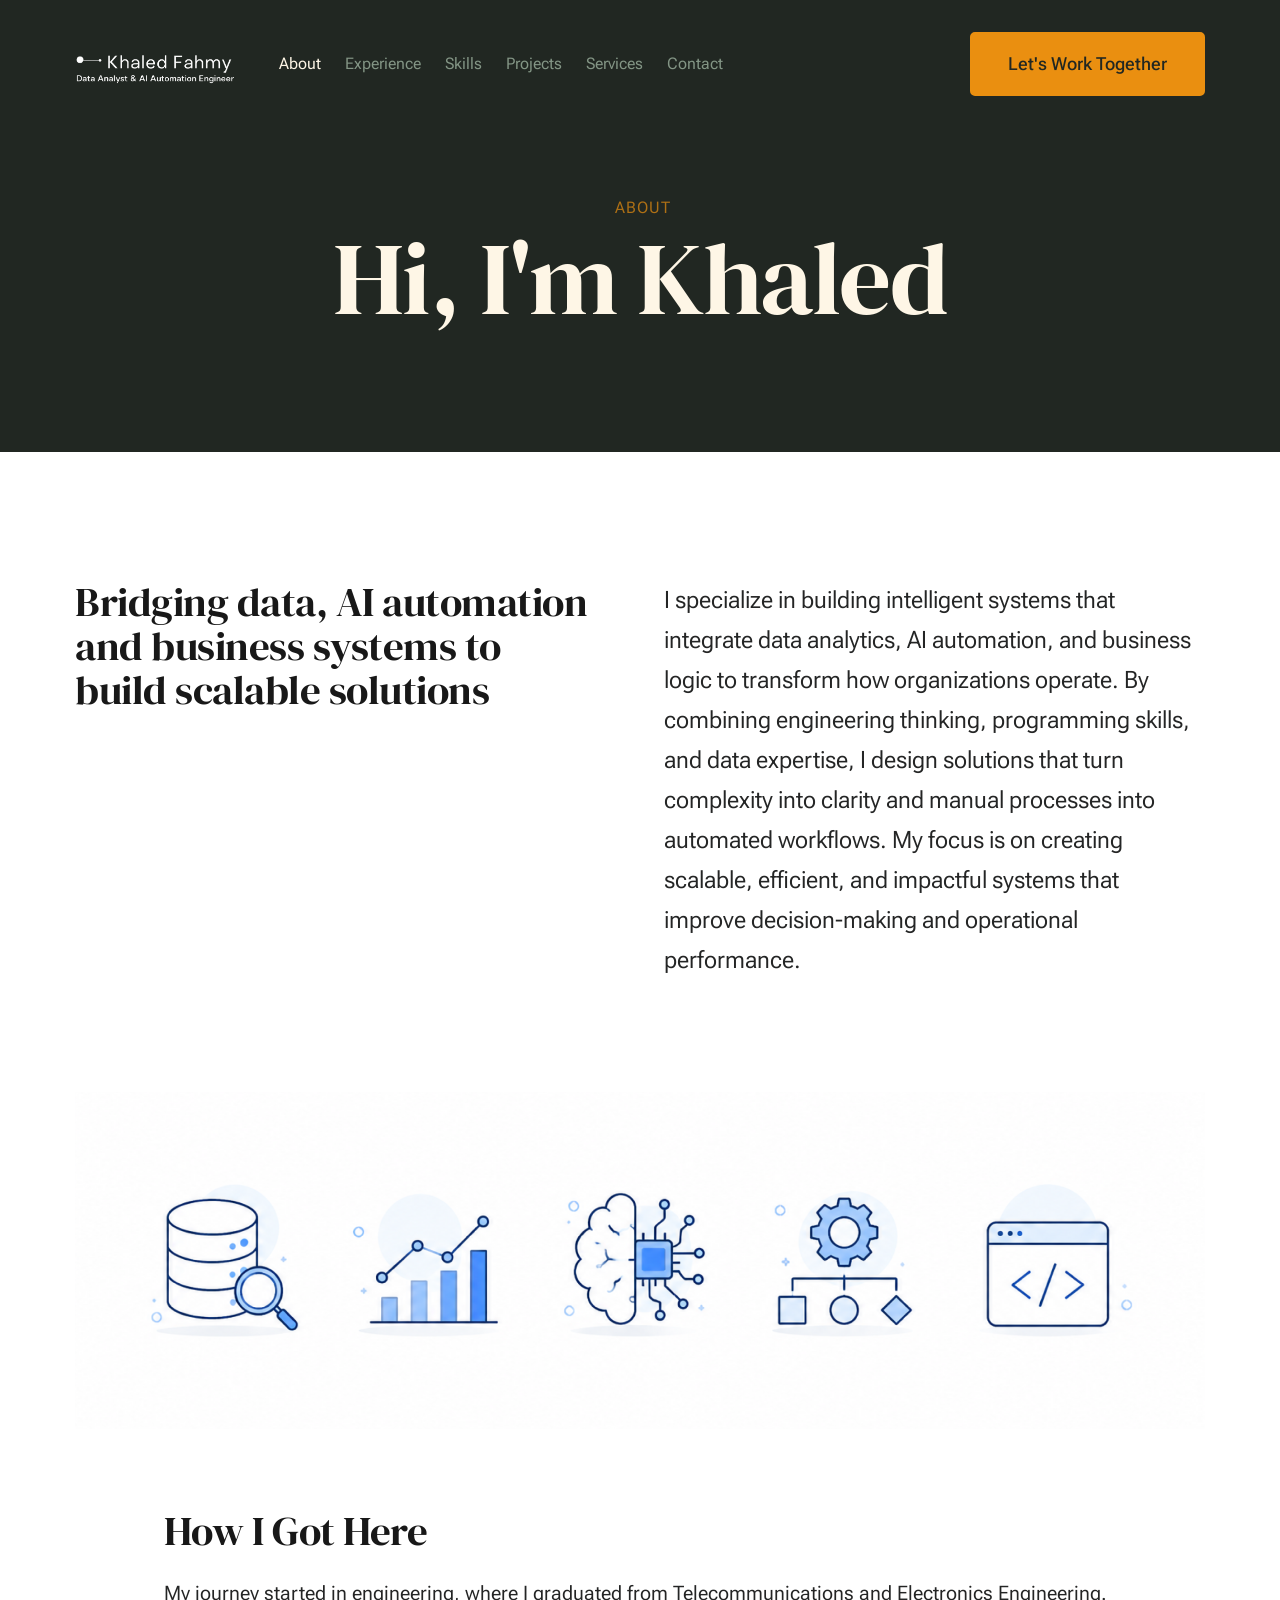
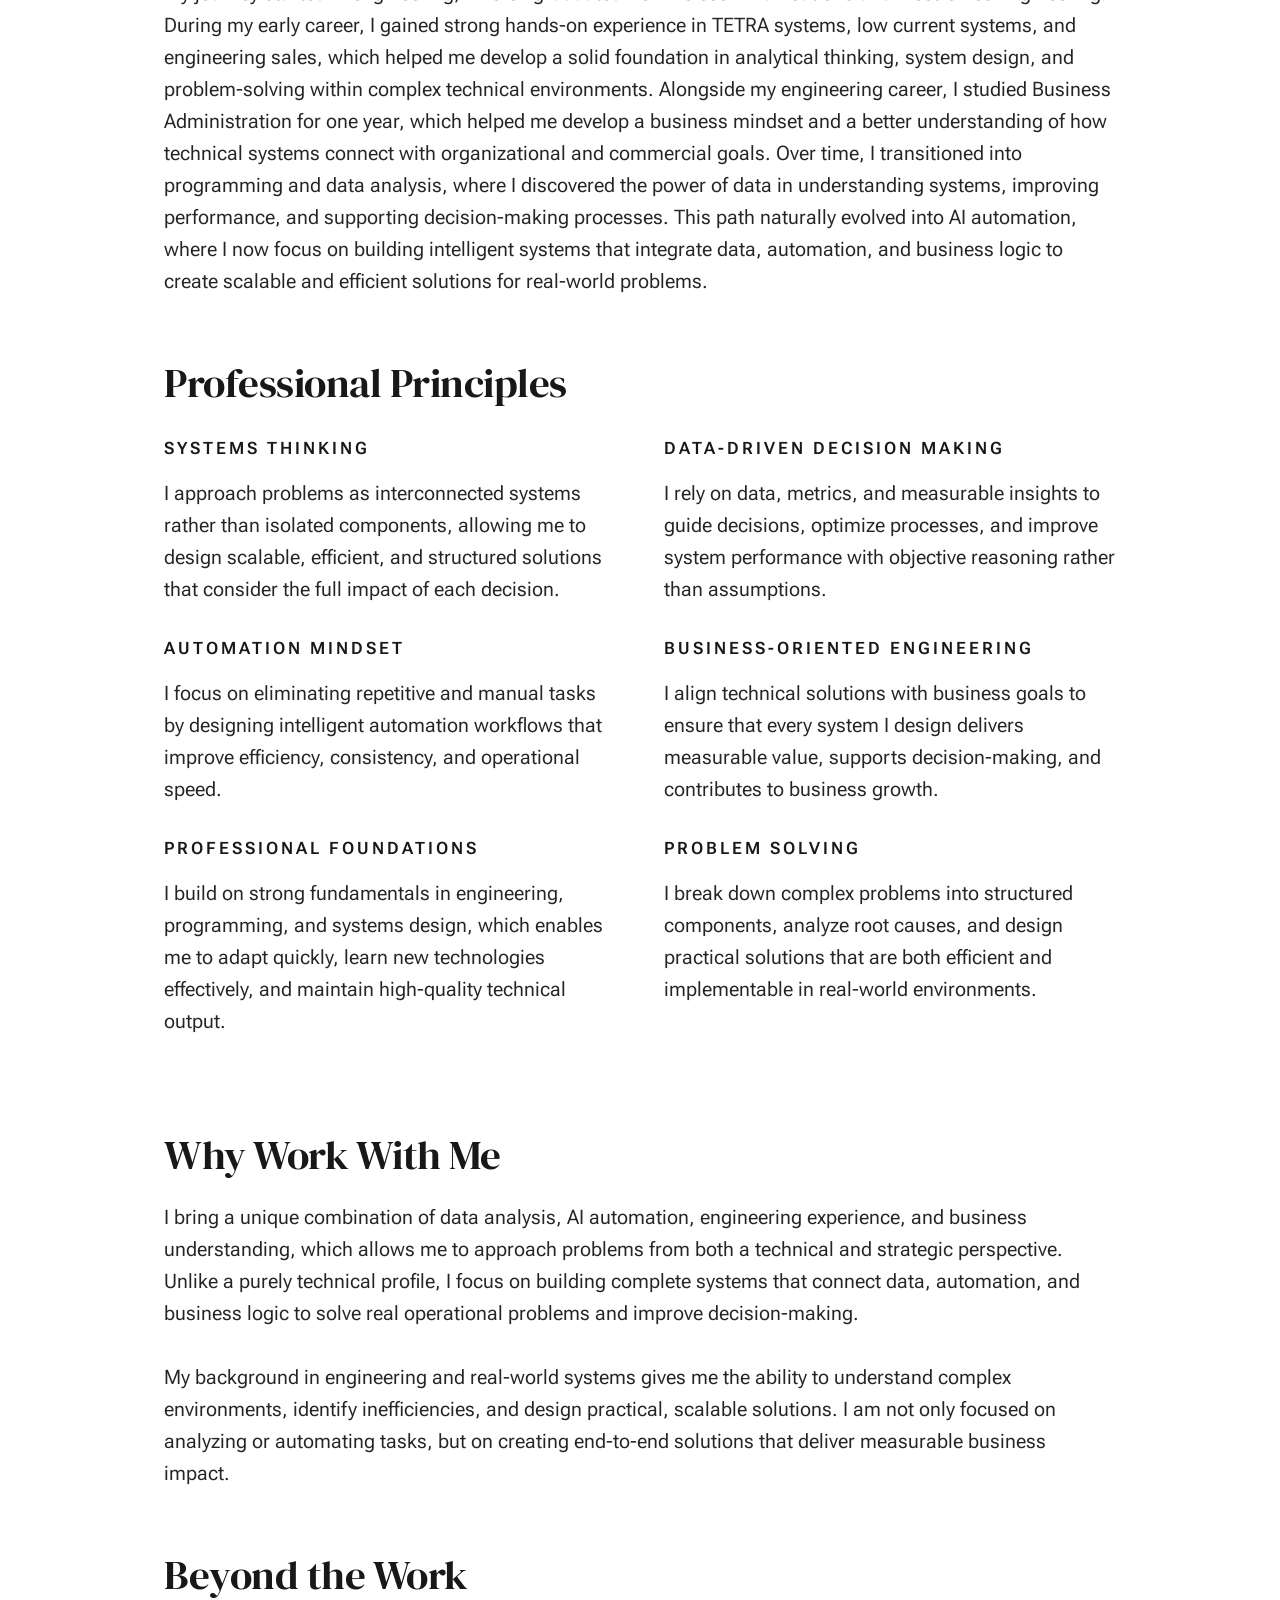
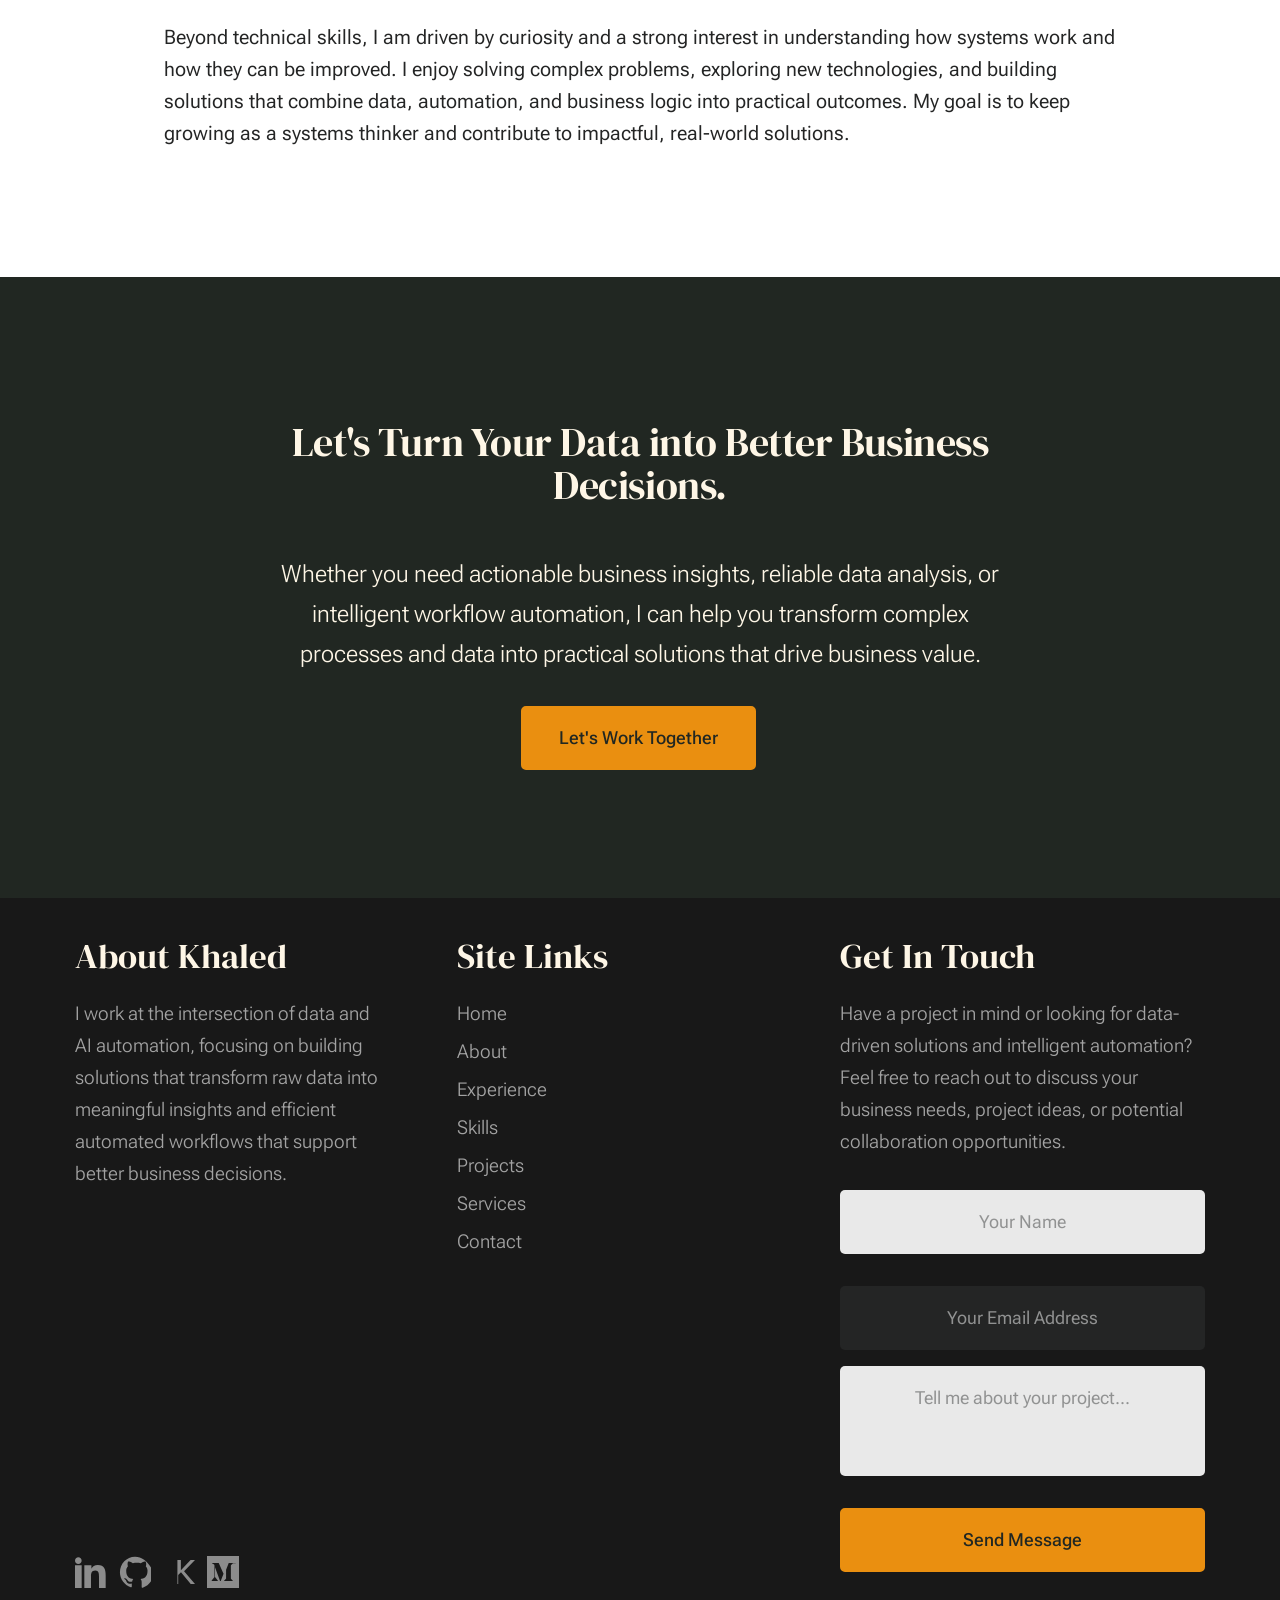
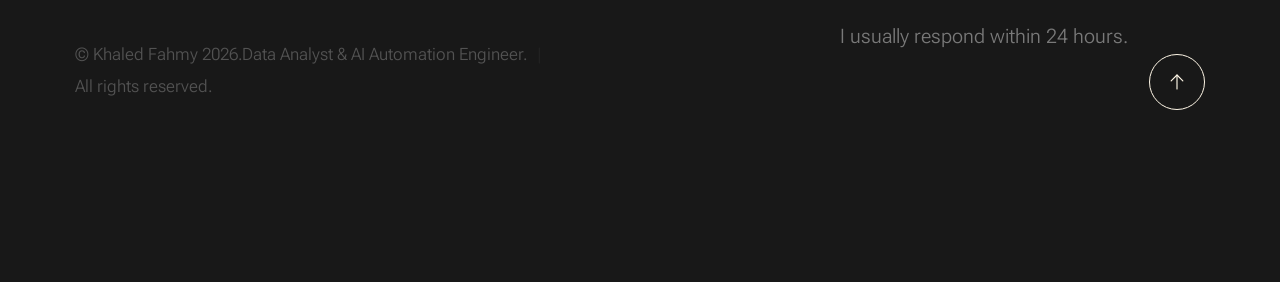
==== commit 442287b2: "Upload full portfolio site 1" ====
--- a/about.html
+++ b/about.html
@@ -240,11 +240,11 @@
 
                     <div class="s-cta__content">
                         <h2 class="text-display-title">
-                        Open to Opportunities
-
+                        Let's Turn Your Data into Better Business Decisions.
                         </h2>
                         <p class="lead">
-                        I’m open to opportunities in data analysis and AI automation where I can contribute as a problem solver with a strong engineering and systems-thinking background, focused on building scalable, data-driven solutions that create real business value.                        <a href="contact.html" class="btn btn--primary">Let's Work Together</a>
+                        Whether you need actionable business insights, reliable data analysis, or intelligent workflow automation, I can help you transform complex processes and data into practical solutions that drive business value.                        </p>
+                        <a href="contact.html" class="btn btn--primary">Let's Work Together</a>
                     </div>
 
                 </div>
@@ -282,44 +282,65 @@
                     <h3>Get In Touch</h3>
 
                     <p>
-                    Feel free to reach out for data analysis, AI automation, or collaboration opportunities. I usually respond quickly.
-
+                    Have a project in mind or looking for data-driven solutions and intelligent automation? Feel free to reach out to discuss your business needs, project ideas, or potential collaboration opportunities.
                     </p>
 
                     <div class="subscribe-form">
 
-        <form action="https://formspree.io/f/mkoabzly" method="POST" class="mc-form">
-
-            <!-- Email -->
-            <input 
-                type="email" 
-                name="email" 
-                class="u-fullwidth text-center"
-                placeholder="Your Email Address"
-                required
-            >
-
-            <!-- Optional Message -->
-            <textarea 
-                name="message"
-                class="u-fullwidth text-center"
-                placeholder="Your Message (optional)"
-                rows="4"
-            ></textarea>
-
-            <!-- Submit -->
-            <input 
-                type="submit" 
-                value="Send Message" 
-                class="btn btn--primary btn--small u-fullwidth"
-            >
-
-        </form>
-        <p style="opacity:0.7; font-size:2rem;">
-            I usually respond within 24 hours.
-            </p>
-
-    </div>
+    <form
+        action="https://formspree.io/f/mwlobrdp"
+        method="POST"
+        class="mc-form"
+    >
+
+        <!-- Name -->
+        <input
+            type="text"
+            name="name"
+            class="u-fullwidth text-center"
+            placeholder="Your Name"
+            required
+        >
+
+        <!-- Email -->
+        <input
+            type="email"
+            name="email"
+            class="u-fullwidth text-center"
+            placeholder="Your Email Address"
+            required
+        >
+
+        <!-- Message -->
+        <textarea
+            name="message"
+            class="u-fullwidth text-center"
+            placeholder="Tell me about your project..."
+            rows="4"
+            required
+        ></textarea>
+
+        <!-- Subject -->
+        <input
+            type="hidden"
+            name="_subject"
+            value="New Portfolio Contact Message"
+        >
+
+        <!-- Submit -->
+        <input
+            type="submit"
+            value="Send Message"
+            class="btn btn--primary btn--small u-fullwidth"
+        >
+
+    </form>
+
+    <p style="opacity: 0.7; font-size: 2rem;">
+        I usually respond within 24 hours.
+    </p>
+
+</div>
 
                 </div>
             </div>    
@@ -363,15 +384,7 @@
                                         <span class="u-screen-reader-text">Medium</span>
                                     </a>
                                 </li>
-                                <li>
-                                    <a href="https://x.com/khaled_fahmy94" target="_blank">
-                                        <!-- X Icon -->
-                                        <svg xmlns="http://www.w3.org/2000/svg" width="24" height="24" viewBox="0 0 24 24">
-                                            <path d="M18 2h3l-7 8 8 12h-6l-5-7-6 7H2l8-9L2 2h6l4 6 6-6z"/>
-                                        </svg>
-                                        <span class="u-screen-reader-text">X</span>
-                                    </a>
-                                </li>
+                                
                 </div>
                 <div class="column xl-6 lg-12">
                     <p class="ss-copyright">
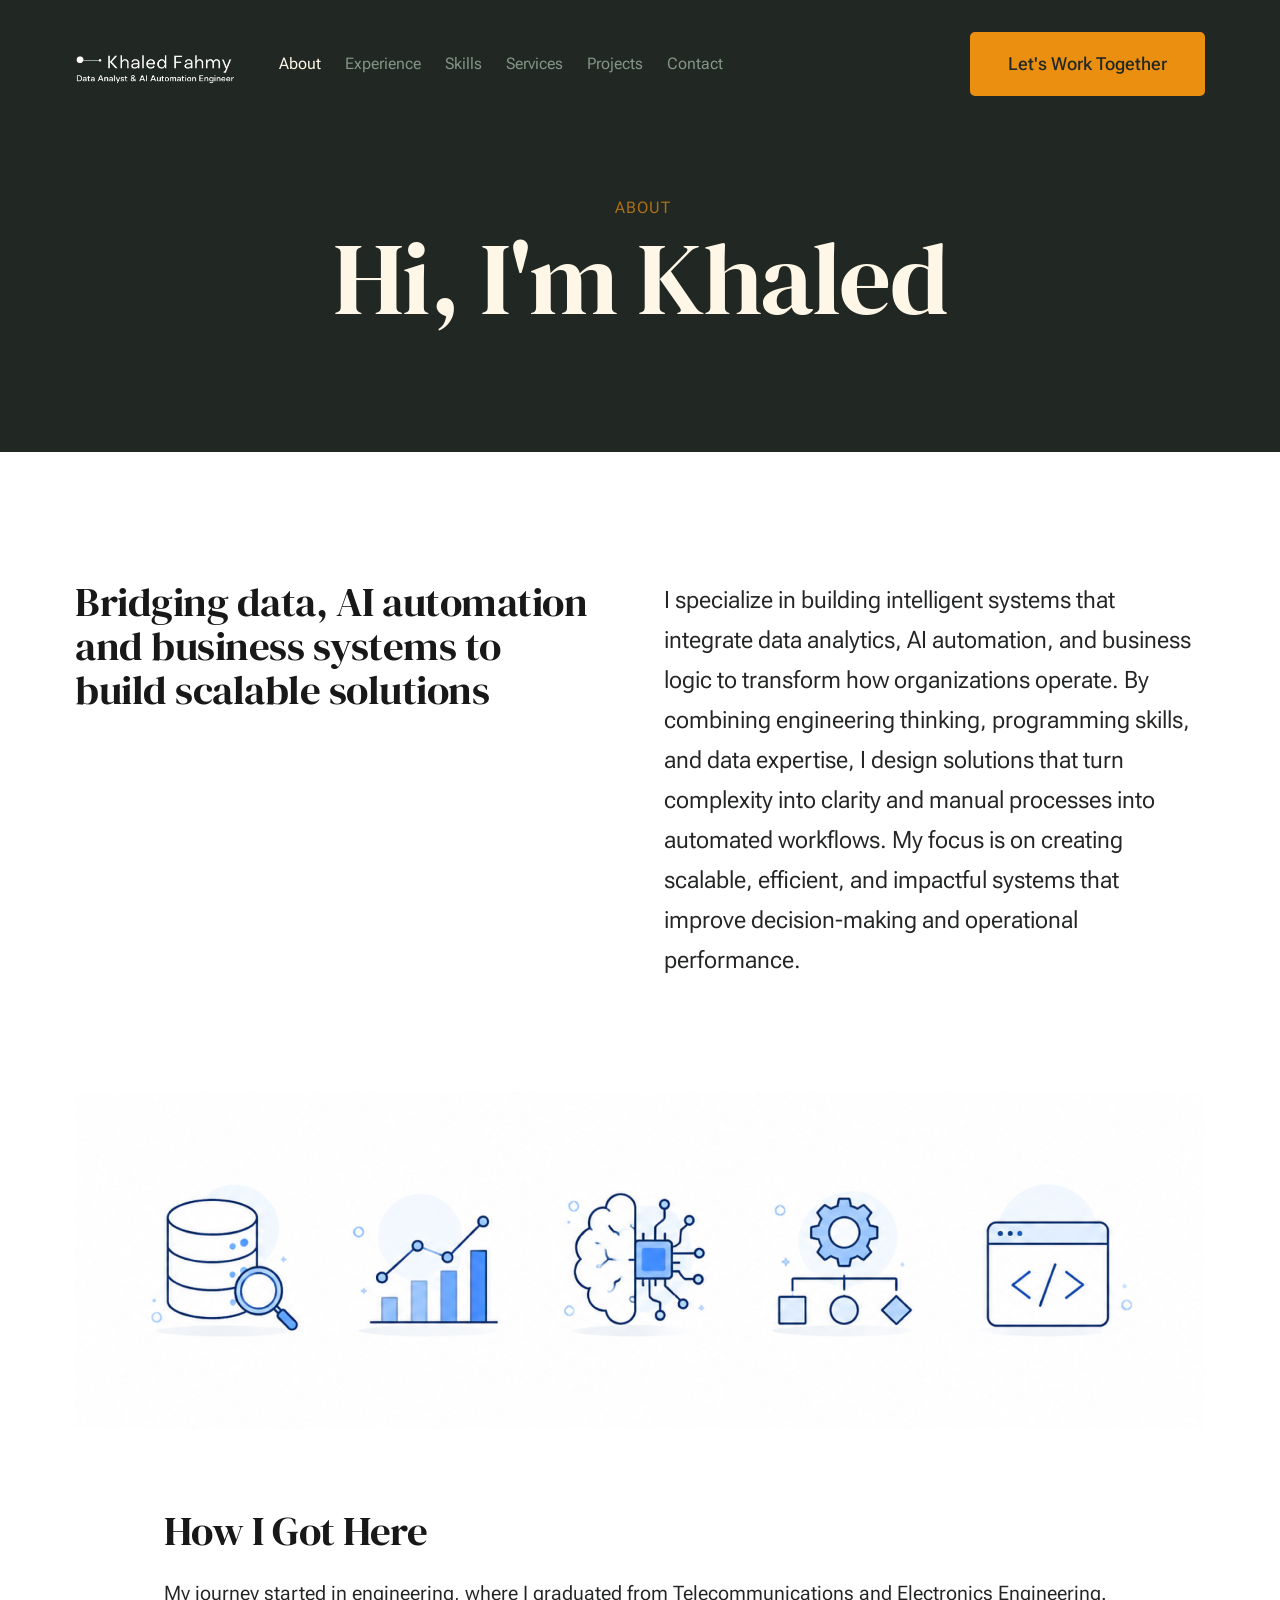
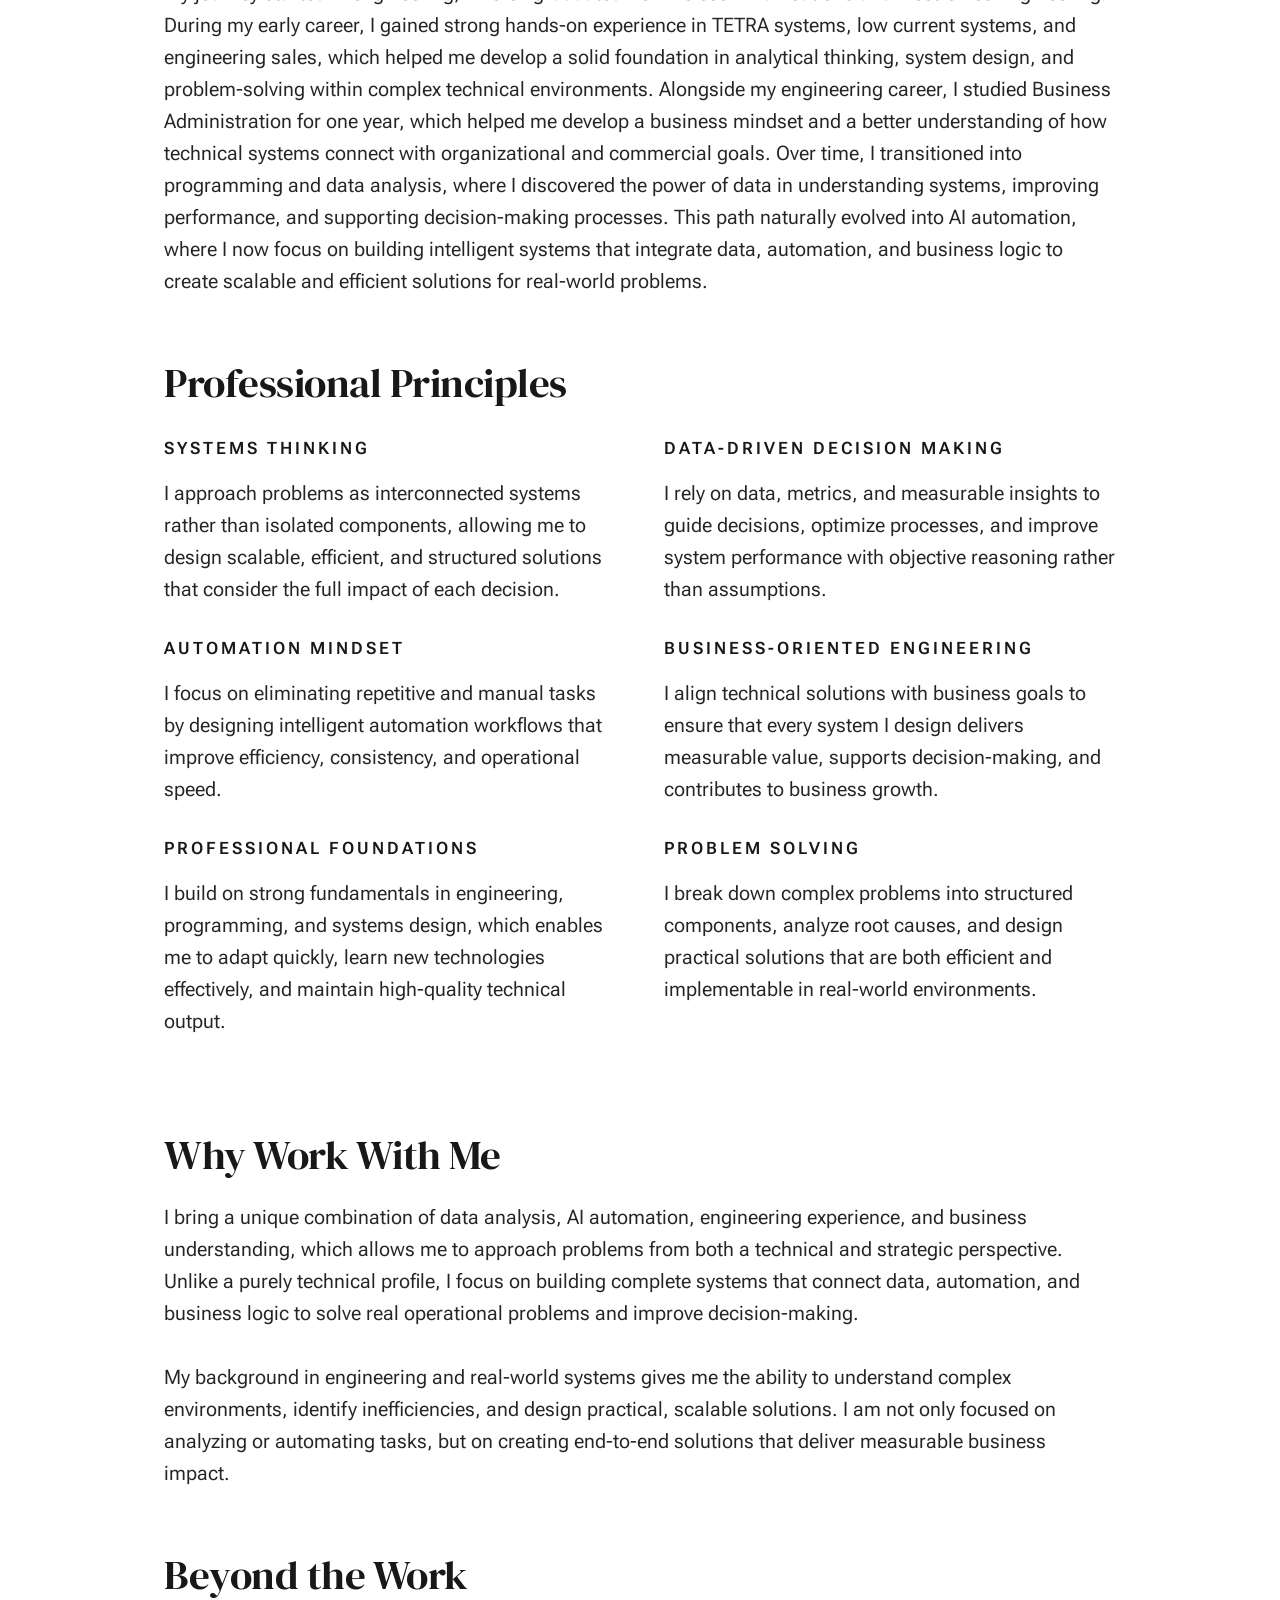
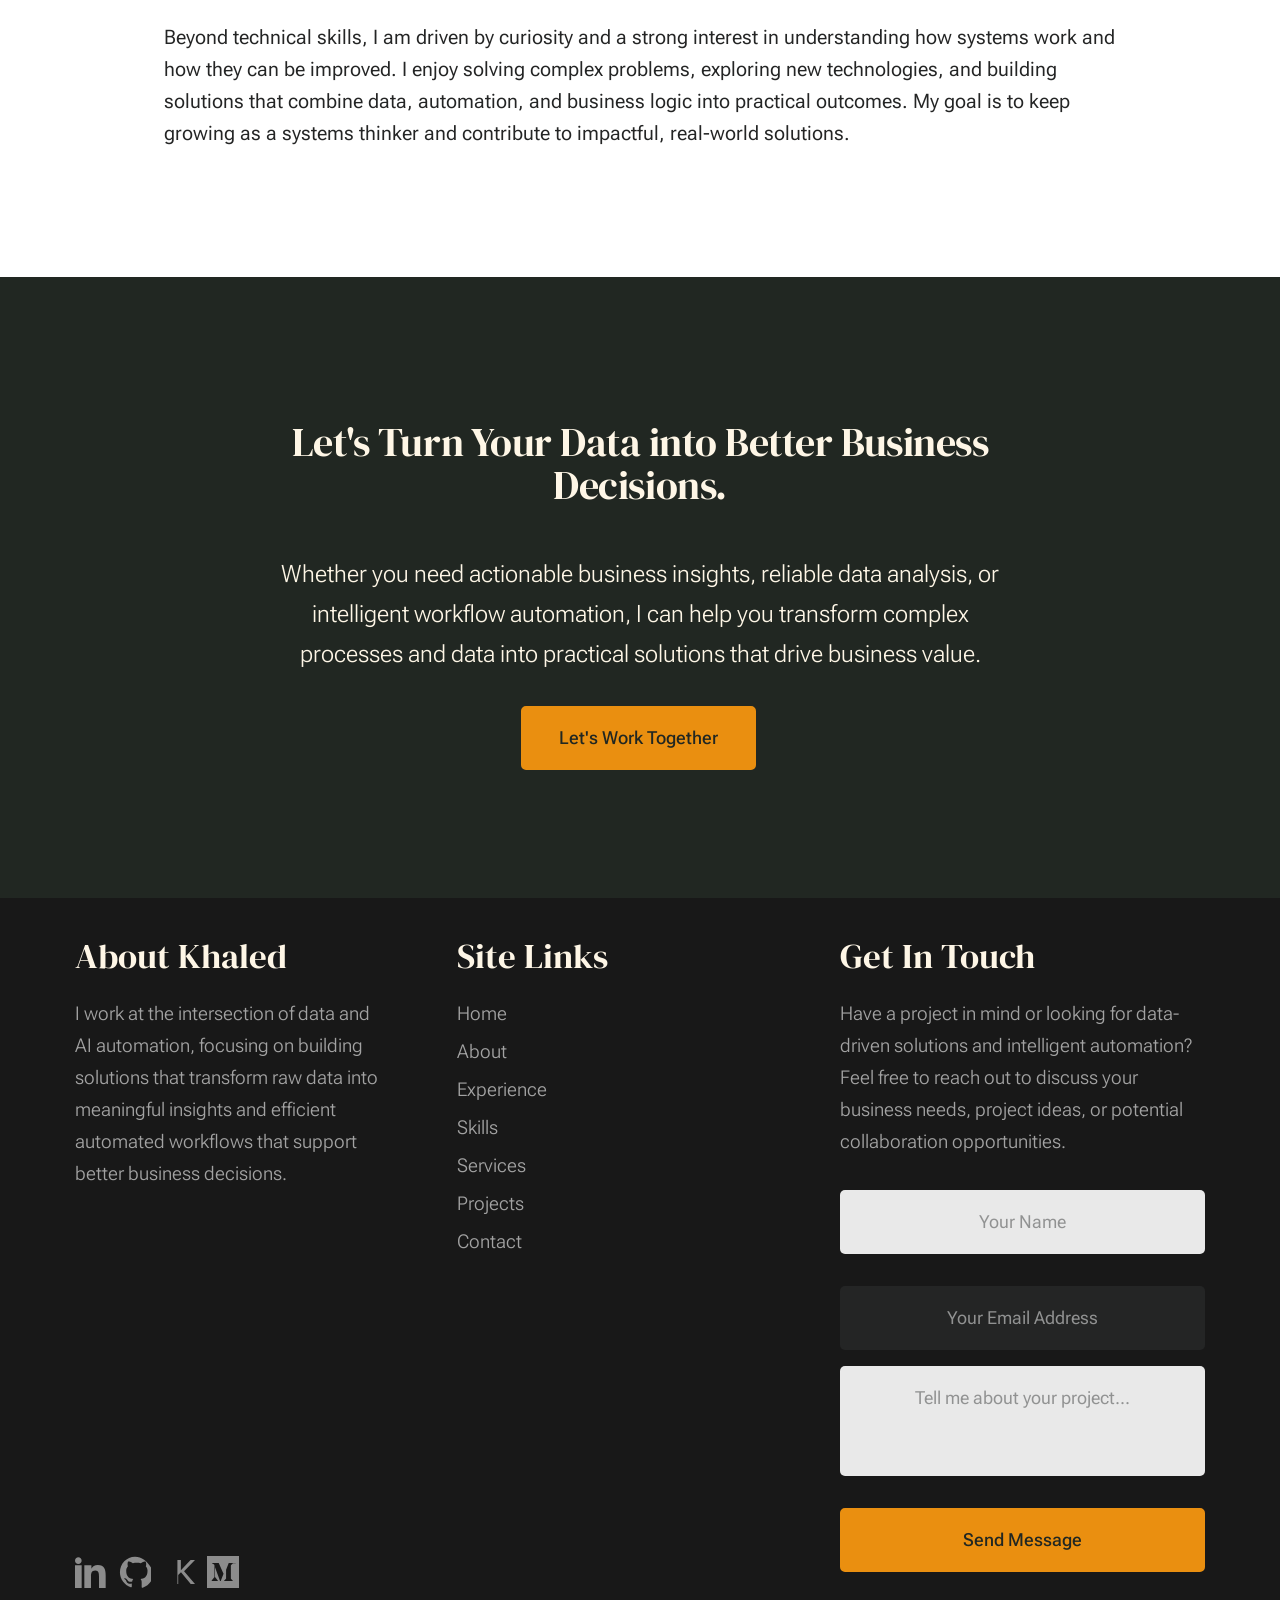
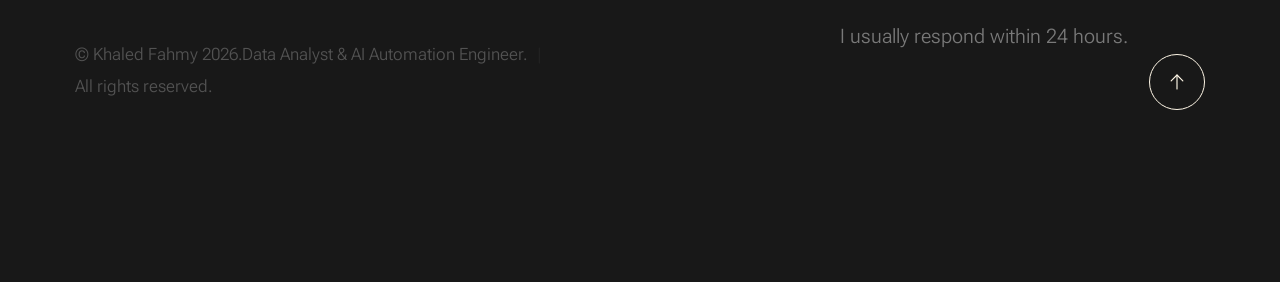
==== commit 14bc610e: "Update skills page" ====
--- a/about.html
+++ b/about.html
@@ -69,8 +69,8 @@
                         <li class="current"><a href="about.html">About</a></li>
                         <li><a href="experience.html">Experience</a></li>
                         <li><a href="skills.html">Skills</a></li>
+                        <li><a href="services.html">Services</a></li>
                         <li><a href="blog.html">Projects</a></li>
-                        <li><a href="services.html">Services</a></li>
                         <li><a href="contact.html">Contact</a></li>
                     </ul> <!-- s-header__menu-links -->
 
@@ -272,8 +272,8 @@
                         <li><a href="about.html">About</a></li>
                         <li><a href="experience.html">Experience</a></li>
                         <li><a href="skills.html">Skills</a></li>
+                        <li><a href="services.html">Services</a></li>
                         <li><a href="blog.html">Projects</a></li>
-                         <li><a href="services.html">Services</a></li>
                         <li><a href="contact.html">Contact</a></li>
                         
                     </ul>
